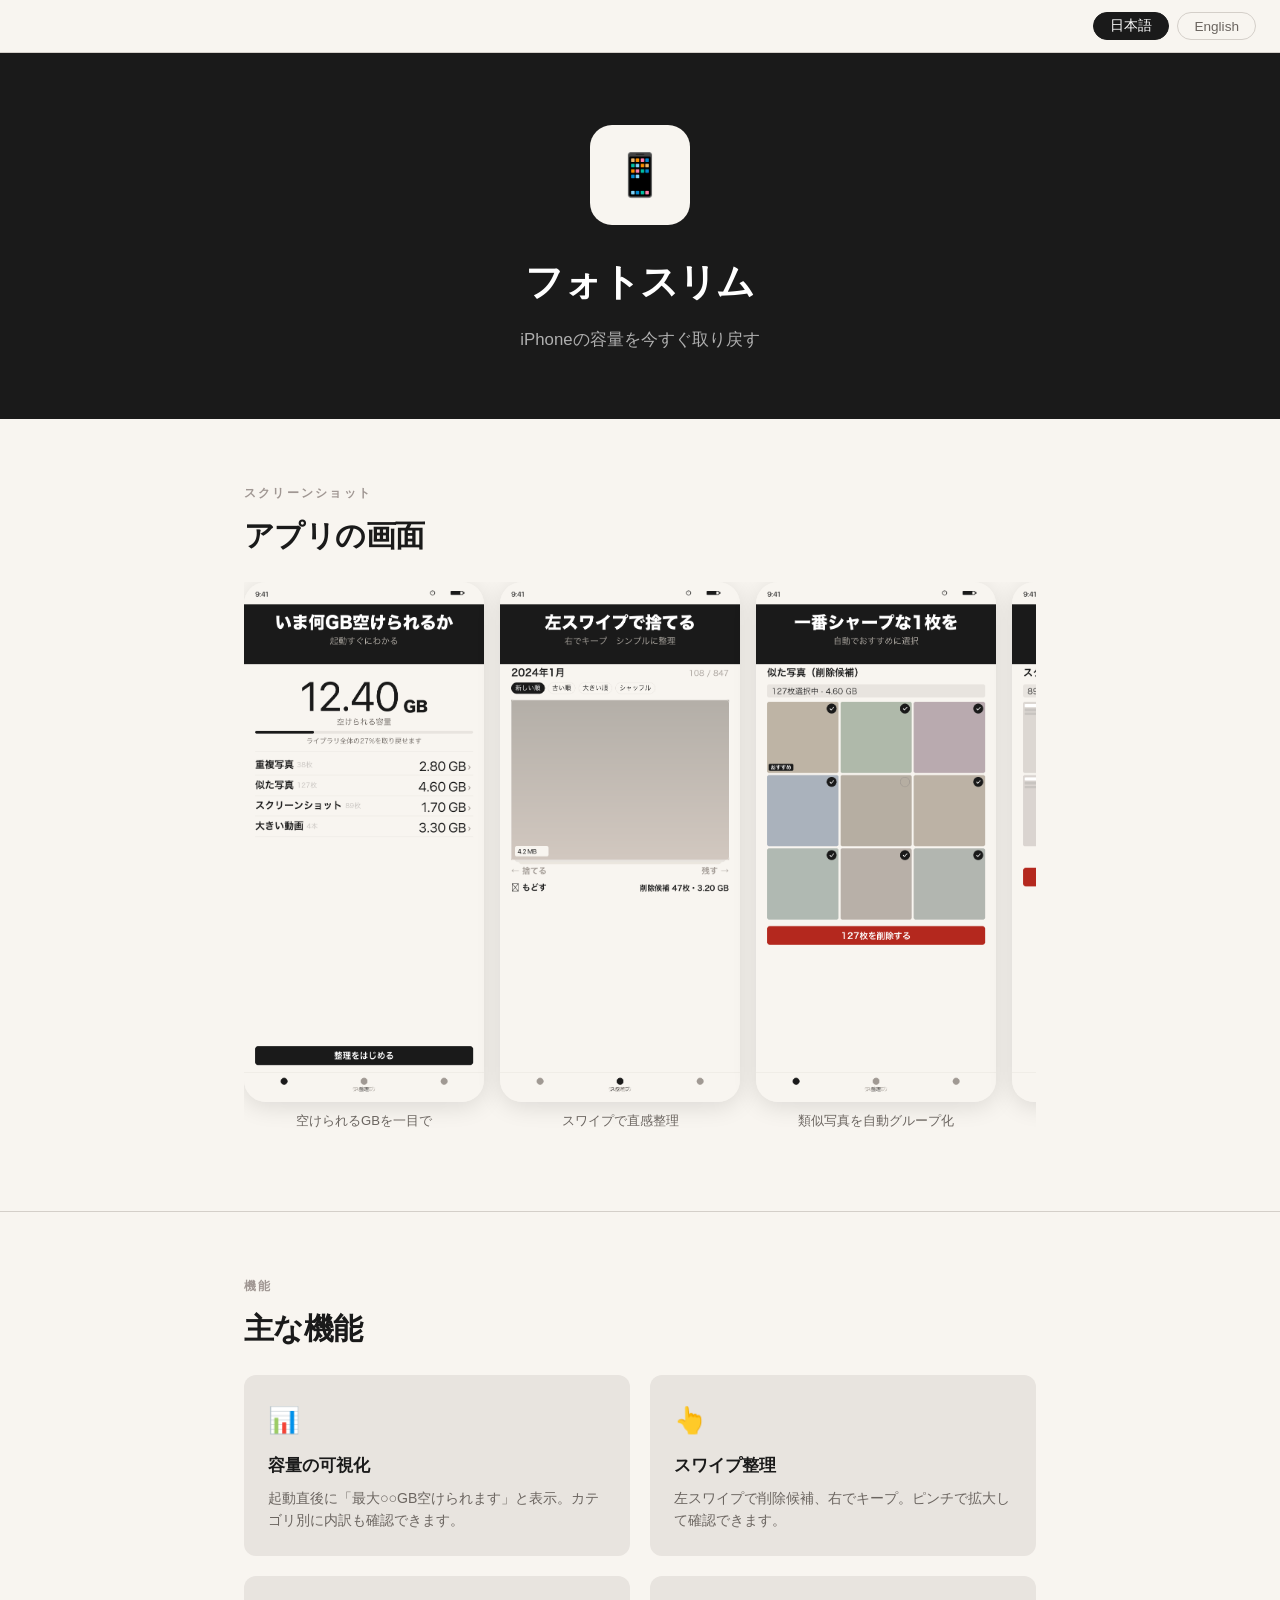
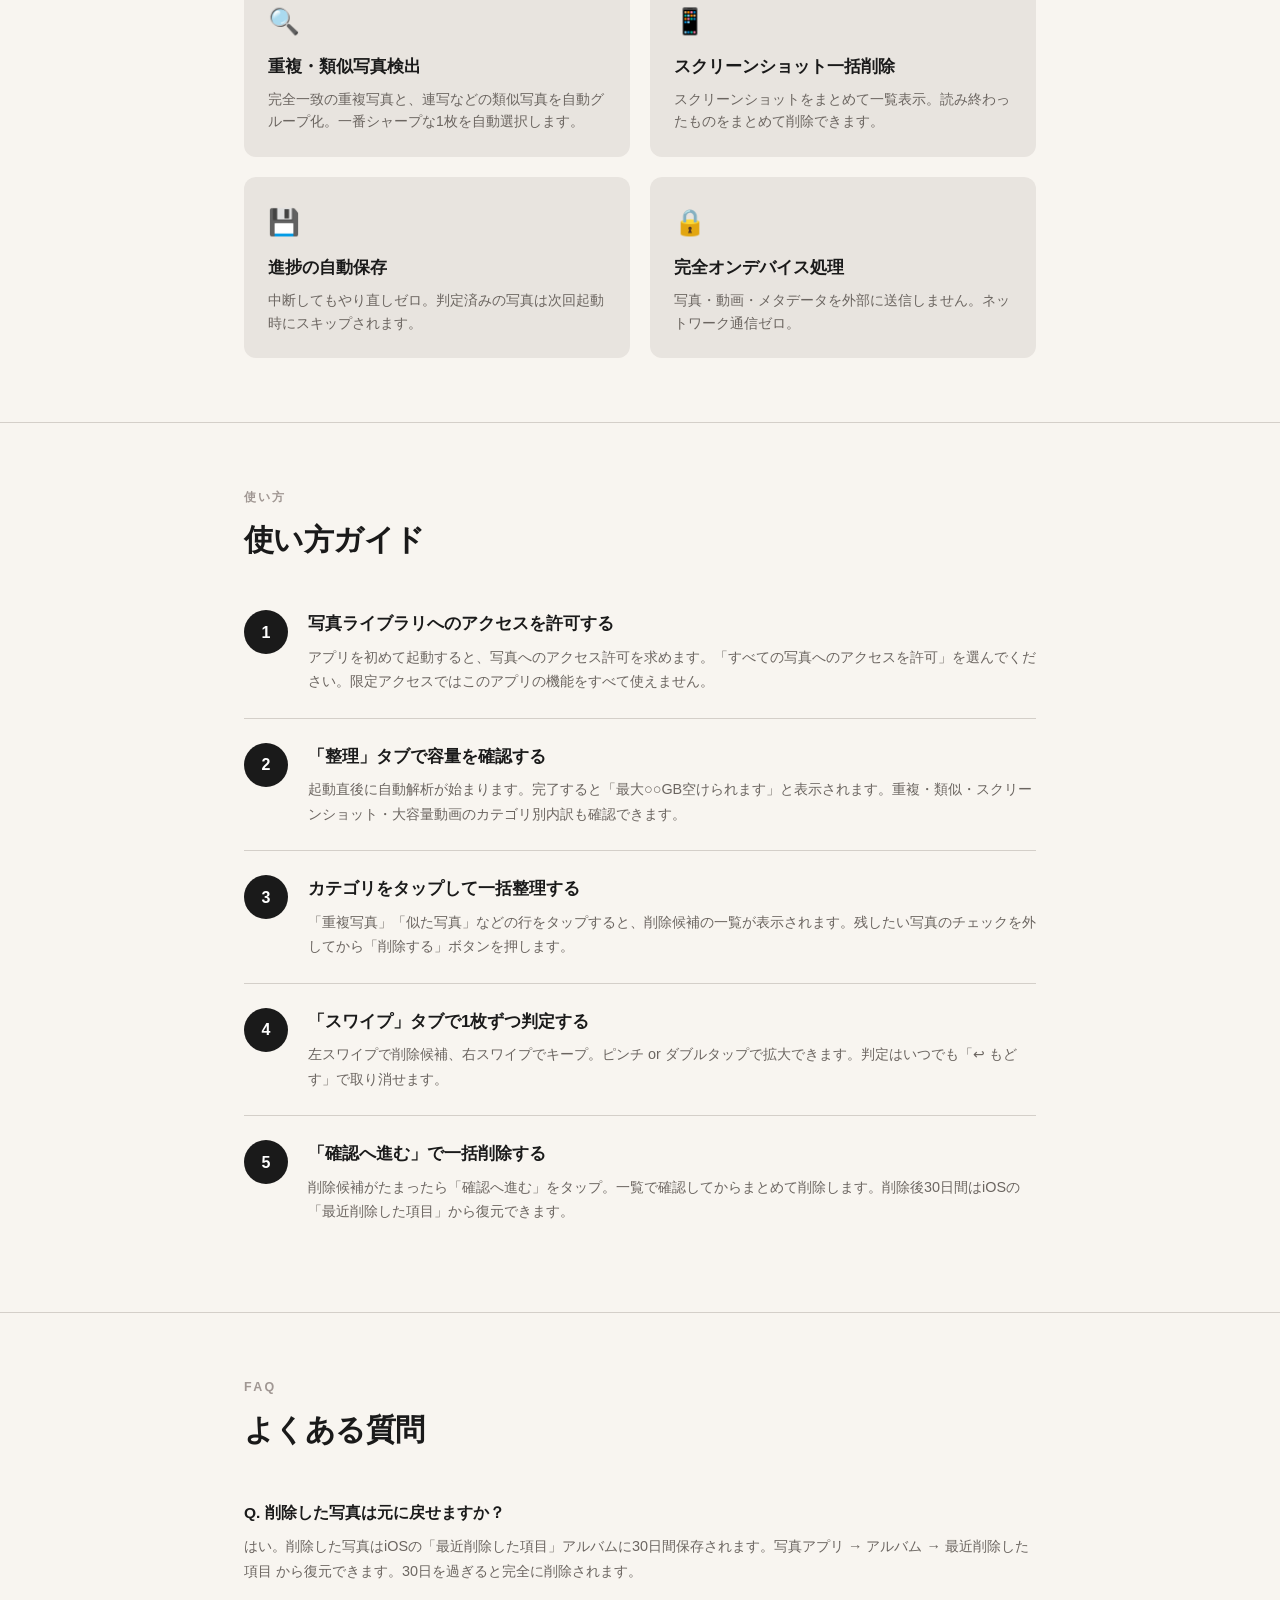
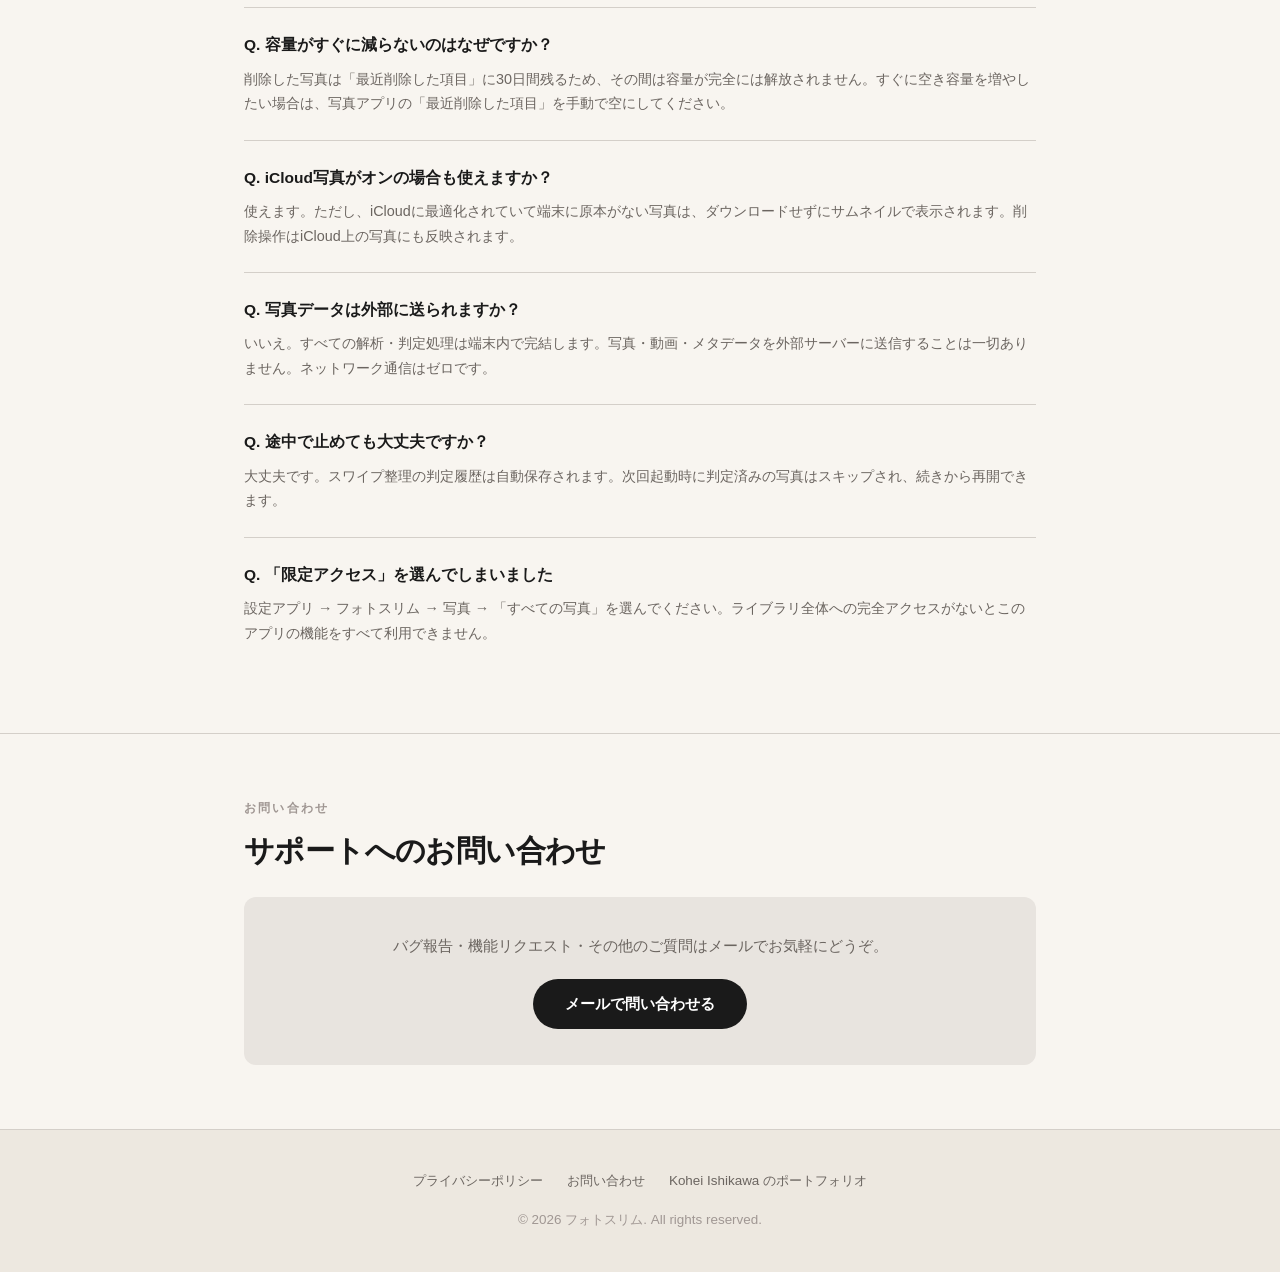
==== index.html @ 76c64994 "Add link back to Portfolio Hub" ====
<!DOCTYPE html>
<html lang="ja">
<head>
  <meta charset="UTF-8">
  <meta name="viewport" content="width=device-width, initial-scale=1.0">
  <title data-lang="ja">フォトスリム – サポート</title>
  <title data-lang="en">PhotoSlim – Support</title>
  <meta name="description" content="フォトスリム サポートページ。使い方・よくある質問・お問い合わせ。">
  <link rel="stylesheet" href="assets/css/style.css">
</head>
<body>

<!-- Language toggle -->
<div class="lang-bar">
  <button class="lang-btn active" onclick="setLang('ja')" id="btn-ja">日本語</button>
  <button class="lang-btn"        onclick="setLang('en')" id="btn-en">English</button>
</div>

<!-- Hero -->
<header class="site-header">
  <div class="app-icon">📱</div>
  <h1>
    <span data-lang="ja">フォトスリム</span>
    <span data-lang="en">PhotoSlim</span>
  </h1>
  <p class="tagline">
    <span data-lang="ja">iPhoneの容量を今すぐ取り戻す</span>
    <span data-lang="en">Free Up Your iPhone Storage — Right Now</span>
  </p>
</header>

<main>

<!-- Screenshots -->
<section>
  <div class="container">
    <p class="section-label">
      <span data-lang="ja">スクリーンショット</span>
      <span data-lang="en">Screenshots</span>
    </p>
    <h2 class="section-title">
      <span data-lang="ja">アプリの画面</span>
      <span data-lang="en">App Preview</span>
    </h2>
    <div class="screenshots">
      <div class="screenshot-item">
        <img src="assets/screenshots/ss01_dashboard.png" alt="ダッシュボード" loading="lazy">
        <p class="screenshot-caption">
          <span data-lang="ja">空けられるGBを一目で</span>
          <span data-lang="en">See reclaimable GBs instantly</span>
        </p>
      </div>
      <div class="screenshot-item">
        <img src="assets/screenshots/ss02_swipe.png" alt="スワイプ整理" loading="lazy">
        <p class="screenshot-caption">
          <span data-lang="ja">スワイプで直感整理</span>
          <span data-lang="en">Swipe to decide</span>
        </p>
      </div>
      <div class="screenshot-item">
        <img src="assets/screenshots/ss03_similar.png" alt="似た写真" loading="lazy">
        <p class="screenshot-caption">
          <span data-lang="ja">類似写真を自動グループ化</span>
          <span data-lang="en">Auto-group similar photos</span>
        </p>
      </div>
      <div class="screenshot-item">
        <img src="assets/screenshots/ss04_screenshots.png" alt="スクリーンショット削除" loading="lazy">
        <p class="screenshot-caption">
          <span data-lang="ja">スクショをまとめて削除</span>
          <span data-lang="en">Bulk-delete screenshots</span>
        </p>
      </div>
      <div class="screenshot-item">
        <img src="assets/screenshots/ss05_zoom.png" alt="拡大確認" loading="lazy">
        <p class="screenshot-caption">
          <span data-lang="ja">削除前に拡大確認</span>
          <span data-lang="en">Zoom before deleting</span>
        </p>
      </div>
      <div class="screenshot-item">
        <img src="assets/screenshots/ss06_privacy.png" alt="プライバシー" loading="lazy">
        <p class="screenshot-caption">
          <span data-lang="ja">完全オンデバイス処理</span>
          <span data-lang="en">100% on-device</span>
        </p>
      </div>
    </div>
  </div>
</section>

<!-- Features -->
<section>
  <div class="container">
    <p class="section-label">
      <span data-lang="ja">機能</span>
      <span data-lang="en">Features</span>
    </p>
    <h2 class="section-title">
      <span data-lang="ja">主な機能</span>
      <span data-lang="en">What You Can Do</span>
    </h2>
    <div class="feature-grid">
      <div class="feature-card">
        <span class="icon">📊</span>
        <h3><span data-lang="ja">容量の可視化</span><span data-lang="en">Storage Dashboard</span></h3>
        <p><span data-lang="ja">起動直後に「最大○○GB空けられます」と表示。カテゴリ別に内訳も確認できます。</span><span data-lang="en">See exactly how many GBs you can reclaim on launch — broken down by category.</span></p>
      </div>
      <div class="feature-card">
        <span class="icon">👆</span>
        <h3><span data-lang="ja">スワイプ整理</span><span data-lang="en">Swipe to Organize</span></h3>
        <p><span data-lang="ja">左スワイプで削除候補、右でキープ。ピンチで拡大して確認できます。</span><span data-lang="en">Swipe left to delete, right to keep. Pinch to zoom and inspect before deciding.</span></p>
      </div>
      <div class="feature-card">
        <span class="icon">🔍</span>
        <h3><span data-lang="ja">重複・類似写真検出</span><span data-lang="en">Duplicate & Similar Detection</span></h3>
        <p><span data-lang="ja">完全一致の重複写真と、連写などの類似写真を自動グループ化。一番シャープな1枚を自動選択します。</span><span data-lang="en">Finds exact duplicates and similar burst shots. Auto-selects the sharpest photo in each group.</span></p>
      </div>
      <div class="feature-card">
        <span class="icon">📱</span>
        <h3><span data-lang="ja">スクリーンショット一括削除</span><span data-lang="en">Bulk Screenshot Cleanup</span></h3>
        <p><span data-lang="ja">スクリーンショットをまとめて一覧表示。読み終わったものをまとめて削除できます。</span><span data-lang="en">Lists all screenshots at once. Delete the ones you no longer need in bulk.</span></p>
      </div>
      <div class="feature-card">
        <span class="icon">💾</span>
        <h3><span data-lang="ja">進捗の自動保存</span><span data-lang="en">Auto-Save Progress</span></h3>
        <p><span data-lang="ja">中断してもやり直しゼロ。判定済みの写真は次回起動時にスキップされます。</span><span data-lang="en">Pick up right where you left off. Reviewed photos are skipped on next launch.</span></p>
      </div>
      <div class="feature-card">
        <span class="icon">🔒</span>
        <h3><span data-lang="ja">完全オンデバイス処理</span><span data-lang="en">100% On-Device Privacy</span></h3>
        <p><span data-lang="ja">写真・動画・メタデータを外部に送信しません。ネットワーク通信ゼロ。</span><span data-lang="en">No uploads. No cloud. No accounts. Zero network traffic.</span></p>
      </div>
    </div>
  </div>
</section>

<!-- How to use -->
<section>
  <div class="container">
    <p class="section-label">
      <span data-lang="ja">使い方</span>
      <span data-lang="en">How to Use</span>
    </p>
    <h2 class="section-title">
      <span data-lang="ja">使い方ガイド</span>
      <span data-lang="en">Getting Started</span>
    </h2>
    <ol class="steps">
      <li>
        <div class="step-num"></div>
        <div class="step-content">
          <h3><span data-lang="ja">写真ライブラリへのアクセスを許可する</span><span data-lang="en">Allow Photo Library Access</span></h3>
          <p><span data-lang="ja">アプリを初めて起動すると、写真へのアクセス許可を求めます。「すべての写真へのアクセスを許可」を選んでください。限定アクセスではこのアプリの機能をすべて使えません。</span><span data-lang="en">On first launch, grant full photo library access. Limited access will restrict the app's functionality.</span></p>
        </div>
      </li>
      <li>
        <div class="step-num"></div>
        <div class="step-content">
          <h3><span data-lang="ja">「整理」タブで容量を確認する</span><span data-lang="en">Check your storage in the Dashboard tab</span></h3>
          <p><span data-lang="ja">起動直後に自動解析が始まります。完了すると「最大○○GB空けられます」と表示されます。重複・類似・スクリーンショット・大容量動画のカテゴリ別内訳も確認できます。</span><span data-lang="en">Analysis starts automatically on launch. Once complete, you'll see how much storage you can reclaim, broken down by category.</span></p>
        </div>
      </li>
      <li>
        <div class="step-num"></div>
        <div class="step-content">
          <h3><span data-lang="ja">カテゴリをタップして一括整理する</span><span data-lang="en">Tap a category to bulk-clean</span></h3>
          <p><span data-lang="ja">「重複写真」「似た写真」などの行をタップすると、削除候補の一覧が表示されます。残したい写真のチェックを外してから「削除する」ボタンを押します。</span><span data-lang="en">Tap any category row to see deletion candidates. Deselect photos you want to keep, then tap "Delete".</span></p>
        </div>
      </li>
      <li>
        <div class="step-num"></div>
        <div class="step-content">
          <h3><span data-lang="ja">「スワイプ」タブで1枚ずつ判定する</span><span data-lang="en">Use the Swipe tab to review one by one</span></h3>
          <p><span data-lang="ja">左スワイプで削除候補、右スワイプでキープ。ピンチ or ダブルタップで拡大できます。判定はいつでも「↩ もどす」で取り消せます。</span><span data-lang="en">Swipe left to mark for deletion, right to keep. Pinch or double-tap to zoom. Undo any decision with the "↩ Undo" button.</span></p>
        </div>
      </li>
      <li>
        <div class="step-num"></div>
        <div class="step-content">
          <h3><span data-lang="ja">「確認へ進む」で一括削除する</span><span data-lang="en">Tap "Confirm" to bulk-delete</span></h3>
          <p><span data-lang="ja">削除候補がたまったら「確認へ進む」をタップ。一覧で確認してからまとめて削除します。削除後30日間はiOSの「最近削除した項目」から復元できます。</span><span data-lang="en">Once you've reviewed, tap "Confirm" to see all candidates and delete in one go. Files remain in iOS "Recently Deleted" for 30 days.</span></p>
        </div>
      </li>
    </ol>
  </div>
</section>

<!-- FAQ -->
<section>
  <div class="container">
    <p class="section-label">FAQ</p>
    <h2 class="section-title">
      <span data-lang="ja">よくある質問</span>
      <span data-lang="en">Frequently Asked Questions</span>
    </h2>

    <div class="faq-item">
      <p class="faq-q"><span data-lang="ja">Q. 削除した写真は元に戻せますか？</span><span data-lang="en">Q. Can I recover deleted photos?</span></p>
      <p class="faq-a"><span data-lang="ja">はい。削除した写真はiOSの「最近削除した項目」アルバムに30日間保存されます。写真アプリ → アルバム → 最近削除した項目 から復元できます。30日を過ぎると完全に削除されます。</span><span data-lang="en">Yes. Deleted photos stay in iOS "Recently Deleted" for 30 days. Go to Photos → Albums → Recently Deleted to recover them. After 30 days, they are permanently removed.</span></p>
    </div>
    <div class="faq-item">
      <p class="faq-q"><span data-lang="ja">Q. 容量がすぐに減らないのはなぜですか？</span><span data-lang="en">Q. Why hasn't my storage freed up yet?</span></p>
      <p class="faq-a"><span data-lang="ja">削除した写真は「最近削除した項目」に30日間残るため、その間は容量が完全には解放されません。すぐに空き容量を増やしたい場合は、写真アプリの「最近削除した項目」を手動で空にしてください。</span><span data-lang="en">Deleted photos remain in "Recently Deleted" for 30 days, so storage isn't freed immediately. To free space right away, manually empty "Recently Deleted" in the Photos app.</span></p>
    </div>
    <div class="faq-item">
      <p class="faq-q"><span data-lang="ja">Q. iCloud写真がオンの場合も使えますか？</span><span data-lang="en">Q. Does it work with iCloud Photos enabled?</span></p>
      <p class="faq-a"><span data-lang="ja">使えます。ただし、iCloudに最適化されていて端末に原本がない写真は、ダウンロードせずにサムネイルで表示されます。削除操作はiCloud上の写真にも反映されます。</span><span data-lang="en">Yes. Photos stored in iCloud (not downloaded locally) are shown as thumbnails without downloading the originals. Deletions also remove the photo from iCloud.</span></p>
    </div>
    <div class="faq-item">
      <p class="faq-q"><span data-lang="ja">Q. 写真データは外部に送られますか？</span><span data-lang="en">Q. Is my photo data sent anywhere?</span></p>
      <p class="faq-a"><span data-lang="ja">いいえ。すべての解析・判定処理は端末内で完結します。写真・動画・メタデータを外部サーバーに送信することは一切ありません。ネットワーク通信はゼロです。</span><span data-lang="en">No. All analysis happens entirely on your device. No photos, videos, or metadata are ever sent to any server. Zero network traffic.</span></p>
    </div>
    <div class="faq-item">
      <p class="faq-q"><span data-lang="ja">Q. 途中で止めても大丈夫ですか？</span><span data-lang="en">Q. What if I quit the app mid-session?</span></p>
      <p class="faq-a"><span data-lang="ja">大丈夫です。スワイプ整理の判定履歴は自動保存されます。次回起動時に判定済みの写真はスキップされ、続きから再開できます。</span><span data-lang="en">No problem. Your review progress is saved automatically. Next time you open the app, already-reviewed photos are skipped and you continue from where you left off.</span></p>
    </div>
    <div class="faq-item">
      <p class="faq-q"><span data-lang="ja">Q. 「限定アクセス」を選んでしまいました</span><span data-lang="en">Q. I accidentally selected "Limited Access"</span></p>
      <p class="faq-a"><span data-lang="ja">設定アプリ → フォトスリム → 写真 → 「すべての写真」を選んでください。ライブラリ全体への完全アクセスがないとこのアプリの機能をすべて利用できません。</span><span data-lang="en">Go to Settings → PhotoSlim → Photos → select "All Photos". Full library access is required for the app to function correctly.</span></p>
    </div>
  </div>
</section>

<!-- Contact -->
<section>
  <div class="container">
    <p class="section-label">
      <span data-lang="ja">お問い合わせ</span>
      <span data-lang="en">Contact</span>
    </p>
    <h2 class="section-title">
      <span data-lang="ja">サポートへのお問い合わせ</span>
      <span data-lang="en">Get in Touch</span>
    </h2>
    <div class="contact-box">
      <p><span data-lang="ja">バグ報告・機能リクエスト・その他のご質問はメールでお気軽にどうぞ。</span><span data-lang="en">Bug reports, feature requests, and general questions are welcome via email.</span></p>
      <a class="btn" href="mailto:kouhei1@gmail.com">
        <span data-lang="ja">メールで問い合わせる</span>
        <span data-lang="en">Send an Email</span>
      </a>
    </div>
  </div>
</section>

</main>

<footer class="site-footer">
  <div class="footer-links">
    <a href="privacy.html">
      <span data-lang="ja">プライバシーポリシー</span>
      <span data-lang="en">Privacy Policy</span>
    </a>
    <a href="mailto:kouhei1@gmail.com">
      <span data-lang="ja">お問い合わせ</span>
      <span data-lang="en">Contact</span>
    </a>
    <a href="https://isitest1.github.io/portfolio-hub/ja" data-lang="ja">Kohei Ishikawa のポートフォリオ</a>
    <a href="https://isitest1.github.io/portfolio-hub/en" data-lang="en">Kohei Ishikawa's Portfolio</a>
  </div>
  <p>
    <span data-lang="ja">© 2026 フォトスリム. All rights reserved.</span>
    <span data-lang="en">© 2026 PhotoSlim. All rights reserved.</span>
  </p>
</footer>

<script>
function setLang(lang) {
  document.body.classList.toggle('en', lang === 'en');
  document.getElementById('btn-ja').classList.toggle('active', lang === 'ja');
  document.getElementById('btn-en').classList.toggle('active', lang === 'en');
  document.documentElement.lang = lang;
  localStorage.setItem('lang', lang);
}
// Restore saved language preference
const saved = localStorage.getItem('lang');
if (saved === 'en') setLang('en');
</script>
</body>
</html>
---- assets/css/style.css ----
/* フォトスリム / PhotoSlim – Support & Privacy Site */
:root {
  --paper:        #F8F5F0;
  --paper-deep:   #EDE8E0;
  --track:        #E8E4DF;
  --rule:         #D4CFC9;
  --ink:          #1A1A1A;
  --ink-muted:    #6B6560;
  --ink-faint:    #A09793;
  --danger:       #B42818;
  --accent:       #2C5F8A;
  --white:        #FFFFFF;

  --font-ja: "Hiragino Kaku Gothic ProN", "Hiragino Sans", "Noto Sans JP", sans-serif;
  --font-en: -apple-system, BlinkMacSystemFont, "SF Pro Text", "Helvetica Neue", sans-serif;
  --radius: 12px;
  --max-w: 840px;
}

*, *::before, *::after { box-sizing: border-box; margin: 0; padding: 0; }

html { font-size: 16px; scroll-behavior: smooth; }

body {
  background: var(--paper);
  color: var(--ink);
  font-family: var(--font-ja);
  line-height: 1.7;
  -webkit-font-smoothing: antialiased;
}

/* ── Language toggle ─────────────────────────── */
.lang-bar {
  position: sticky;
  top: 0;
  z-index: 100;
  background: var(--paper);
  border-bottom: 1px solid var(--rule);
  padding: 12px 24px;
  display: flex;
  justify-content: flex-end;
  gap: 8px;
}
.lang-btn {
  background: none;
  border: 1.5px solid var(--rule);
  border-radius: 99px;
  padding: 4px 16px;
  font-size: 0.85rem;
  cursor: pointer;
  color: var(--ink-muted);
  transition: all 0.15s;
}
.lang-btn.active {
  background: var(--ink);
  color: var(--white);
  border-color: var(--ink);
}
.lang-btn:hover:not(.active) { border-color: var(--ink); color: var(--ink); }

/* ── Header / Hero ───────────────────────────── */
.site-header {
  background: var(--ink);
  color: var(--white);
  text-align: center;
  padding: 72px 24px 64px;
}
.app-icon {
  width: 100px;
  height: 100px;
  border-radius: 22px;
  background: var(--paper);
  margin: 0 auto 24px;
  display: flex;
  align-items: center;
  justify-content: center;
  font-size: 2.6rem;
}
.site-header h1 {
  font-size: 2.4rem;
  font-weight: 800;
  letter-spacing: -0.02em;
  margin-bottom: 12px;
}
.site-header .tagline {
  font-size: 1.05rem;
  color: rgba(255,255,255,0.65);
  max-width: 480px;
  margin: 0 auto;
}

/* ── Container ───────────────────────────────── */
.container {
  max-width: var(--max-w);
  margin: 0 auto;
  padding: 0 24px;
}

/* ── Section ─────────────────────────────────── */
section { padding: 64px 0; border-bottom: 1px solid var(--rule); }
section:last-child { border-bottom: none; }

.section-label {
  font-size: 0.78rem;
  font-weight: 700;
  letter-spacing: 0.18em;
  color: var(--ink-faint);
  text-transform: uppercase;
  margin-bottom: 12px;
}
.section-title {
  font-size: 1.9rem;
  font-weight: 800;
  letter-spacing: -0.02em;
  margin-bottom: 28px;
  line-height: 1.25;
}

/* ── Screenshots gallery ─────────────────────── */
.screenshots {
  display: flex;
  gap: 16px;
  overflow-x: auto;
  padding-bottom: 16px;
  scroll-snap-type: x mandatory;
  -webkit-overflow-scrolling: touch;
}
.screenshots::-webkit-scrollbar { height: 4px; }
.screenshots::-webkit-scrollbar-track { background: var(--track); border-radius: 2px; }
.screenshots::-webkit-scrollbar-thumb { background: var(--rule); border-radius: 2px; }

.screenshot-item {
  flex: 0 0 240px;
  scroll-snap-align: start;
}
.screenshot-item img {
  width: 240px;
  height: auto;
  border-radius: 22px;
  box-shadow: 0 4px 24px rgba(0,0,0,0.12);
  display: block;
}
.screenshot-caption {
  text-align: center;
  font-size: 0.82rem;
  color: var(--ink-muted);
  margin-top: 10px;
  line-height: 1.4;
}

/* ── Feature list ────────────────────────────── */
.feature-grid {
  display: grid;
  grid-template-columns: 1fr 1fr;
  gap: 20px;
  margin-top: 8px;
}
@media (max-width: 600px) {
  .feature-grid { grid-template-columns: 1fr; }
}
.feature-card {
  background: var(--track);
  border-radius: var(--radius);
  padding: 24px;
}
.feature-card .icon {
  font-size: 1.6rem;
  margin-bottom: 10px;
  display: block;
}
.feature-card h3 {
  font-size: 1.05rem;
  font-weight: 700;
  margin-bottom: 6px;
}
.feature-card p {
  font-size: 0.88rem;
  color: var(--ink-muted);
  line-height: 1.6;
}

/* ── How to use ──────────────────────────────── */
.steps { list-style: none; counter-reset: step; margin-top: 8px; }
.steps li {
  counter-increment: step;
  display: flex;
  gap: 20px;
  padding: 24px 0;
  border-bottom: 1px solid var(--rule);
}
.steps li:last-child { border-bottom: none; }
.step-num {
  flex-shrink: 0;
  width: 44px;
  height: 44px;
  border-radius: 50%;
  background: var(--ink);
  color: var(--white);
  display: flex;
  align-items: center;
  justify-content: center;
  font-size: 1rem;
  font-weight: 800;
  font-variant-numeric: tabular-nums;
  content: counter(step);
}
.step-num::after { content: counter(step); }
.step-content h3 {
  font-size: 1.05rem;
  font-weight: 700;
  margin-bottom: 6px;
}
.step-content p {
  font-size: 0.9rem;
  color: var(--ink-muted);
}

/* ── FAQ ─────────────────────────────────────── */
.faq-item { padding: 24px 0; border-bottom: 1px solid var(--rule); }
.faq-item:last-child { border-bottom: none; }
.faq-q { font-weight: 700; margin-bottom: 8px; font-size: 0.97rem; }
.faq-a { font-size: 0.9rem; color: var(--ink-muted); }

/* ── Contact ─────────────────────────────────── */
.contact-box {
  background: var(--track);
  border-radius: var(--radius);
  padding: 36px;
  text-align: center;
}
.contact-box p { color: var(--ink-muted); margin-bottom: 20px; font-size: 0.95rem; }
.btn {
  display: inline-block;
  background: var(--ink);
  color: var(--white);
  padding: 12px 32px;
  border-radius: 99px;
  text-decoration: none;
  font-weight: 700;
  font-size: 0.95rem;
  transition: opacity 0.15s;
}
.btn:hover { opacity: 0.8; }

/* ── Privacy specific ────────────────────────── */
.policy-section { margin-bottom: 40px; }
.policy-section h2 {
  font-size: 1.2rem;
  font-weight: 700;
  margin-bottom: 12px;
  padding-bottom: 8px;
  border-bottom: 1px solid var(--rule);
}
.policy-section p, .policy-section li {
  font-size: 0.92rem;
  color: var(--ink-muted);
  margin-bottom: 8px;
}
.policy-section ul { padding-left: 1.4em; }
.highlight-box {
  background: var(--ink);
  color: var(--white);
  border-radius: var(--radius);
  padding: 24px 28px;
  margin: 28px 0;
  font-size: 1.05rem;
  font-weight: 700;
  text-align: center;
  line-height: 1.5;
}

/* ── Footer ──────────────────────────────────── */
.site-footer {
  background: var(--paper-deep);
  border-top: 1px solid var(--rule);
  padding: 40px 24px;
  text-align: center;
  font-size: 0.84rem;
  color: var(--ink-faint);
}
.site-footer a { color: var(--ink-muted); text-decoration: none; }
.site-footer a:hover { color: var(--ink); }
.footer-links { display: flex; gap: 24px; justify-content: center; margin-bottom: 16px; }

/* ── i18n ────────────────────────────────────── */
[data-lang="en"] { display: none; }
body.en [data-lang="ja"] { display: none; }
body.en [data-lang="en"] { display: unset; }
/* Block-level elements need block display */
body.en section[data-lang="en"],
body.en div[data-lang="en"],
body.en li[data-lang="en"],
body.en p[data-lang="en"] { display: block; }
body.en ul[data-lang="en"] { display: block; }

@media (max-width: 600px) {
  .site-header h1 { font-size: 1.8rem; }
  .section-title { font-size: 1.4rem; }
  .screenshot-item { flex: 0 0 180px; }
  .screenshot-item img { width: 180px; }
}
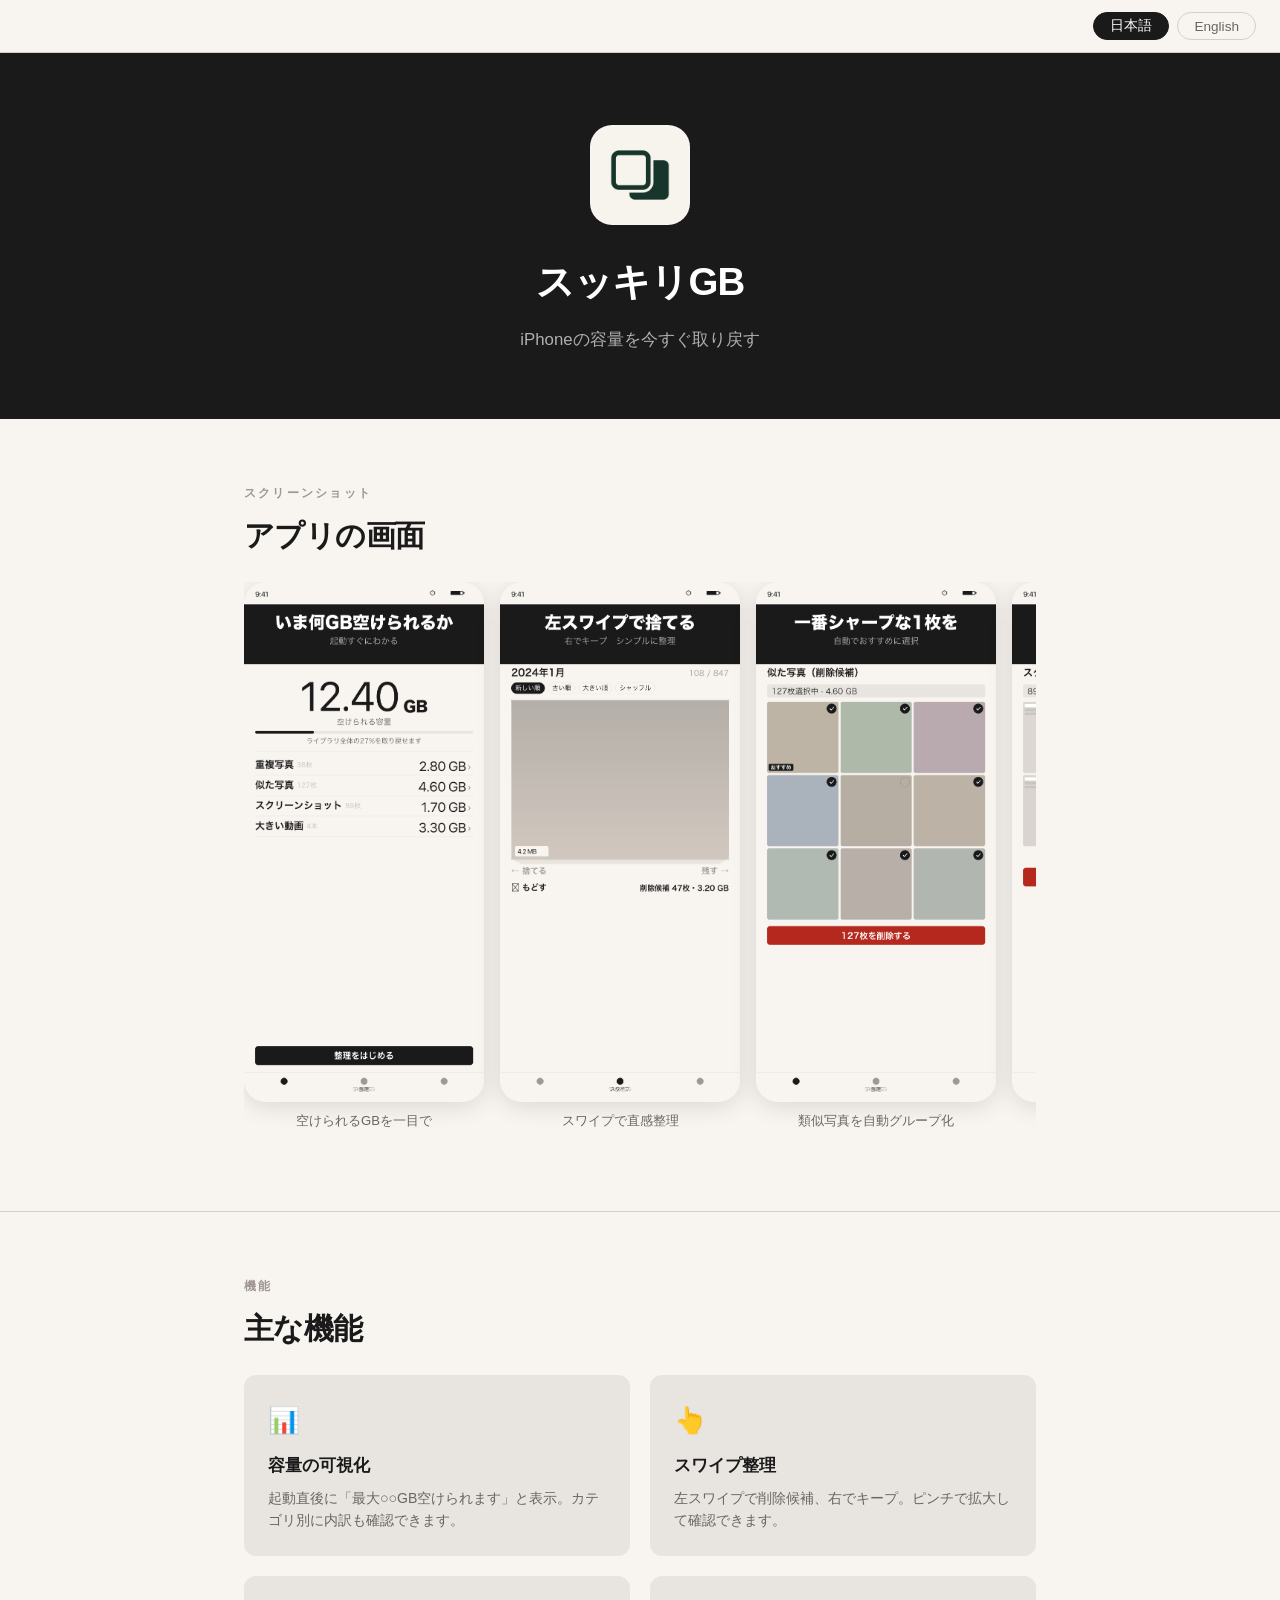
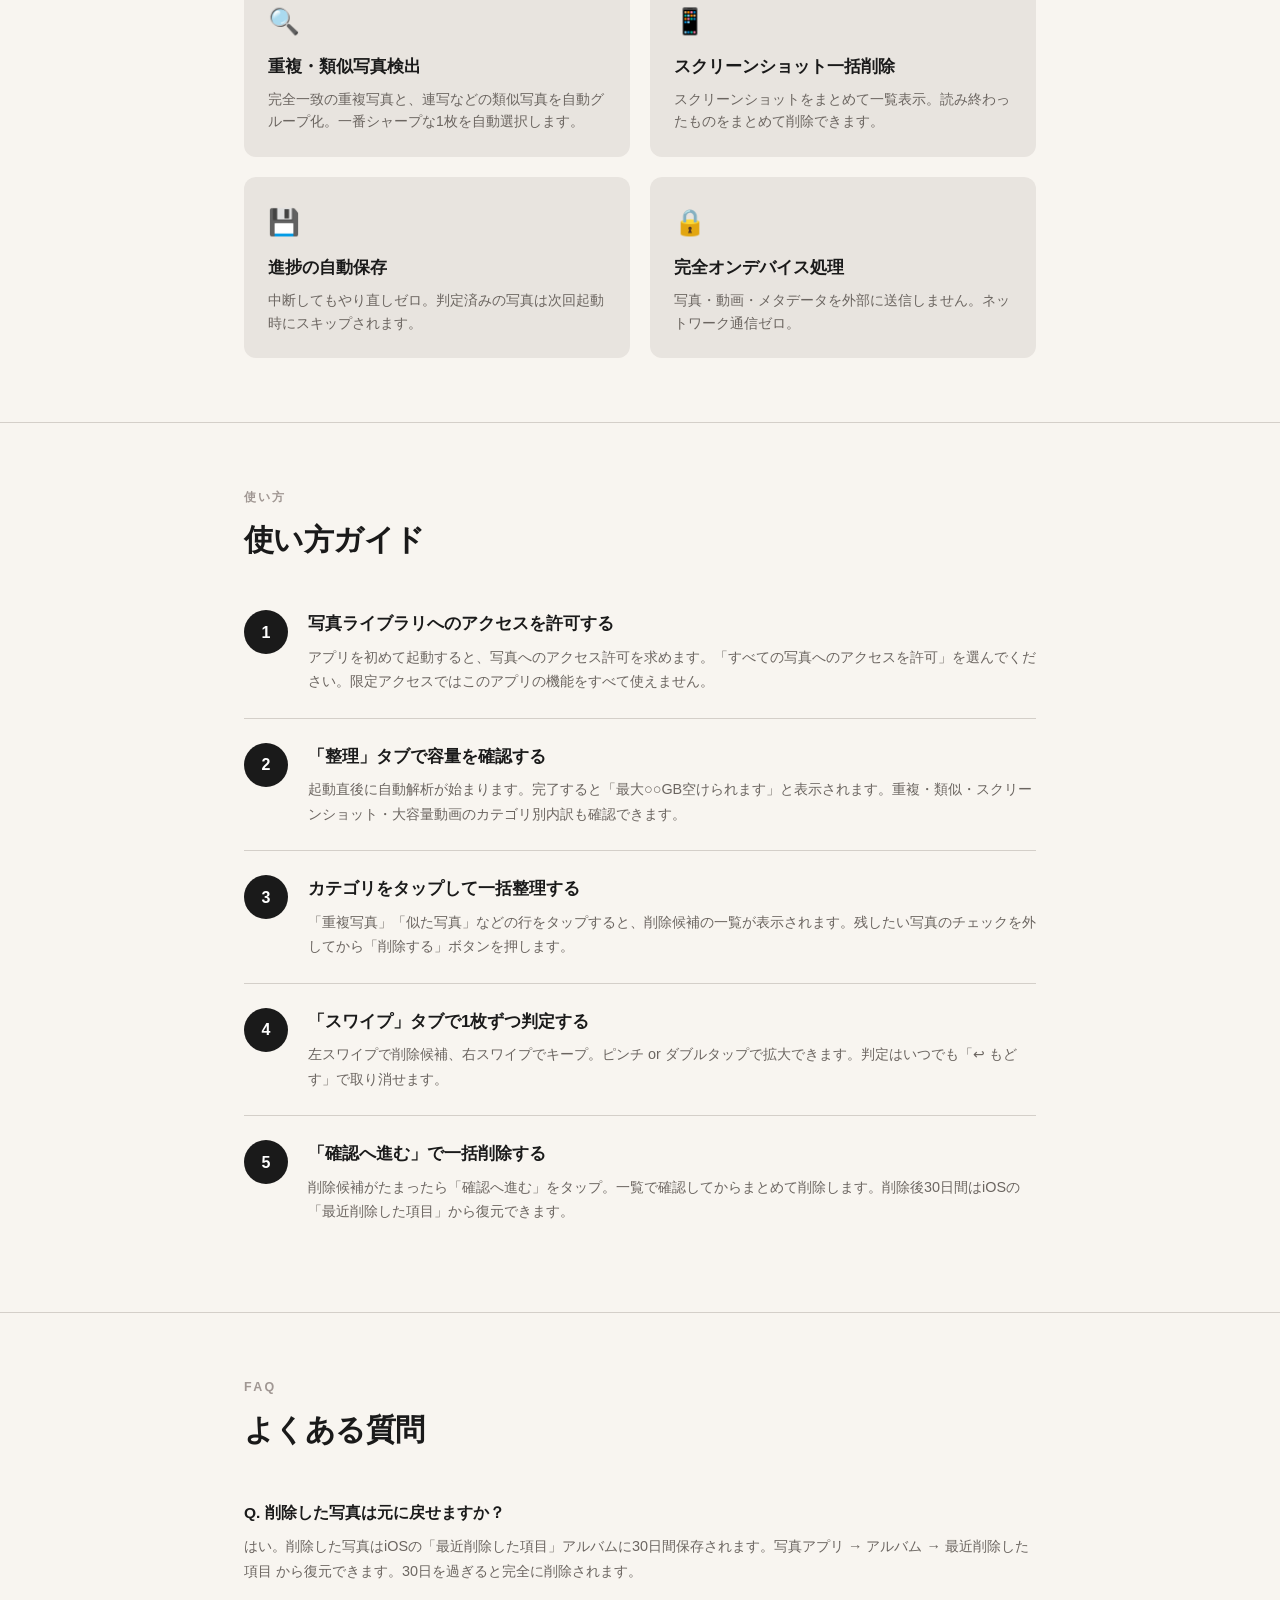
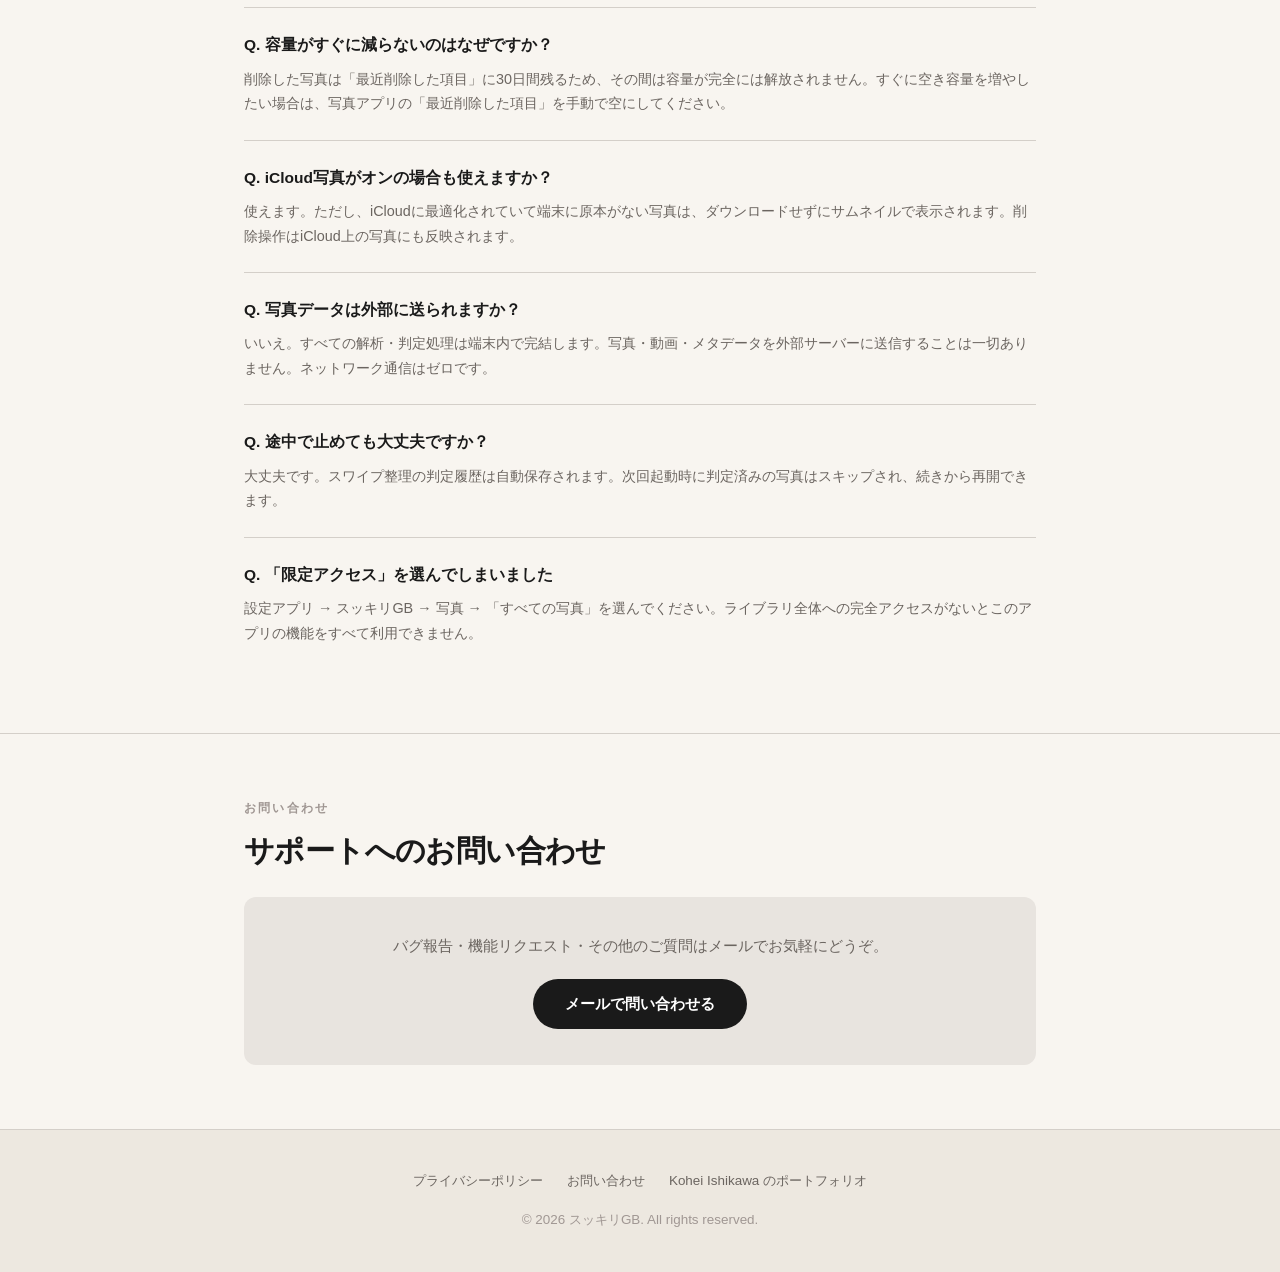
==== commit 00cb37e0: "アプリ名をスッキリGBに修正・アイコンを実際のものに変更" ====
--- a/index.html
+++ b/index.html
@@ -3,9 +3,9 @@
 <head>
   <meta charset="UTF-8">
   <meta name="viewport" content="width=device-width, initial-scale=1.0">
-  <title data-lang="ja">フォトスリム – サポート</title>
+  <title data-lang="ja">スッキリGB – サポート</title>
   <title data-lang="en">PhotoSlim – Support</title>
-  <meta name="description" content="フォトスリム サポートページ。使い方・よくある質問・お問い合わせ。">
+  <meta name="description" content="スッキリGB サポートページ。使い方・よくある質問・お問い合わせ。">
   <link rel="stylesheet" href="assets/css/style.css">
 </head>
 <body>
@@ -18,9 +18,9 @@
 
 <!-- Hero -->
 <header class="site-header">
-  <div class="app-icon">📱</div>
+  <div class="app-icon"><img src="assets/app-icon.png" alt="スッキリGB" width="96" height="96" style="border-radius:22px;"></div>
   <h1>
-    <span data-lang="ja">フォトスリム</span>
+    <span data-lang="ja">スッキリGB</span>
     <span data-lang="en">PhotoSlim</span>
   </h1>
   <p class="tagline">
@@ -217,7 +217,7 @@
     </div>
     <div class="faq-item">
       <p class="faq-q"><span data-lang="ja">Q. 「限定アクセス」を選んでしまいました</span><span data-lang="en">Q. I accidentally selected "Limited Access"</span></p>
-      <p class="faq-a"><span data-lang="ja">設定アプリ → フォトスリム → 写真 → 「すべての写真」を選んでください。ライブラリ全体への完全アクセスがないとこのアプリの機能をすべて利用できません。</span><span data-lang="en">Go to Settings → PhotoSlim → Photos → select "All Photos". Full library access is required for the app to function correctly.</span></p>
+      <p class="faq-a"><span data-lang="ja">設定アプリ → スッキリGB → 写真 → 「すべての写真」を選んでください。ライブラリ全体への完全アクセスがないとこのアプリの機能をすべて利用できません。</span><span data-lang="en">Go to Settings → PhotoSlim → Photos → select "All Photos". Full library access is required for the app to function correctly.</span></p>
     </div>
   </div>
 </section>
@@ -259,7 +259,7 @@
     <a href="https://isitest1.github.io/portfolio-hub/en" data-lang="en">Kohei Ishikawa's Portfolio</a>
   </div>
   <p>
-    <span data-lang="ja">© 2026 フォトスリム. All rights reserved.</span>
+    <span data-lang="ja">© 2026 スッキリGB. All rights reserved.</span>
     <span data-lang="en">© 2026 PhotoSlim. All rights reserved.</span>
   </p>
 </footer>
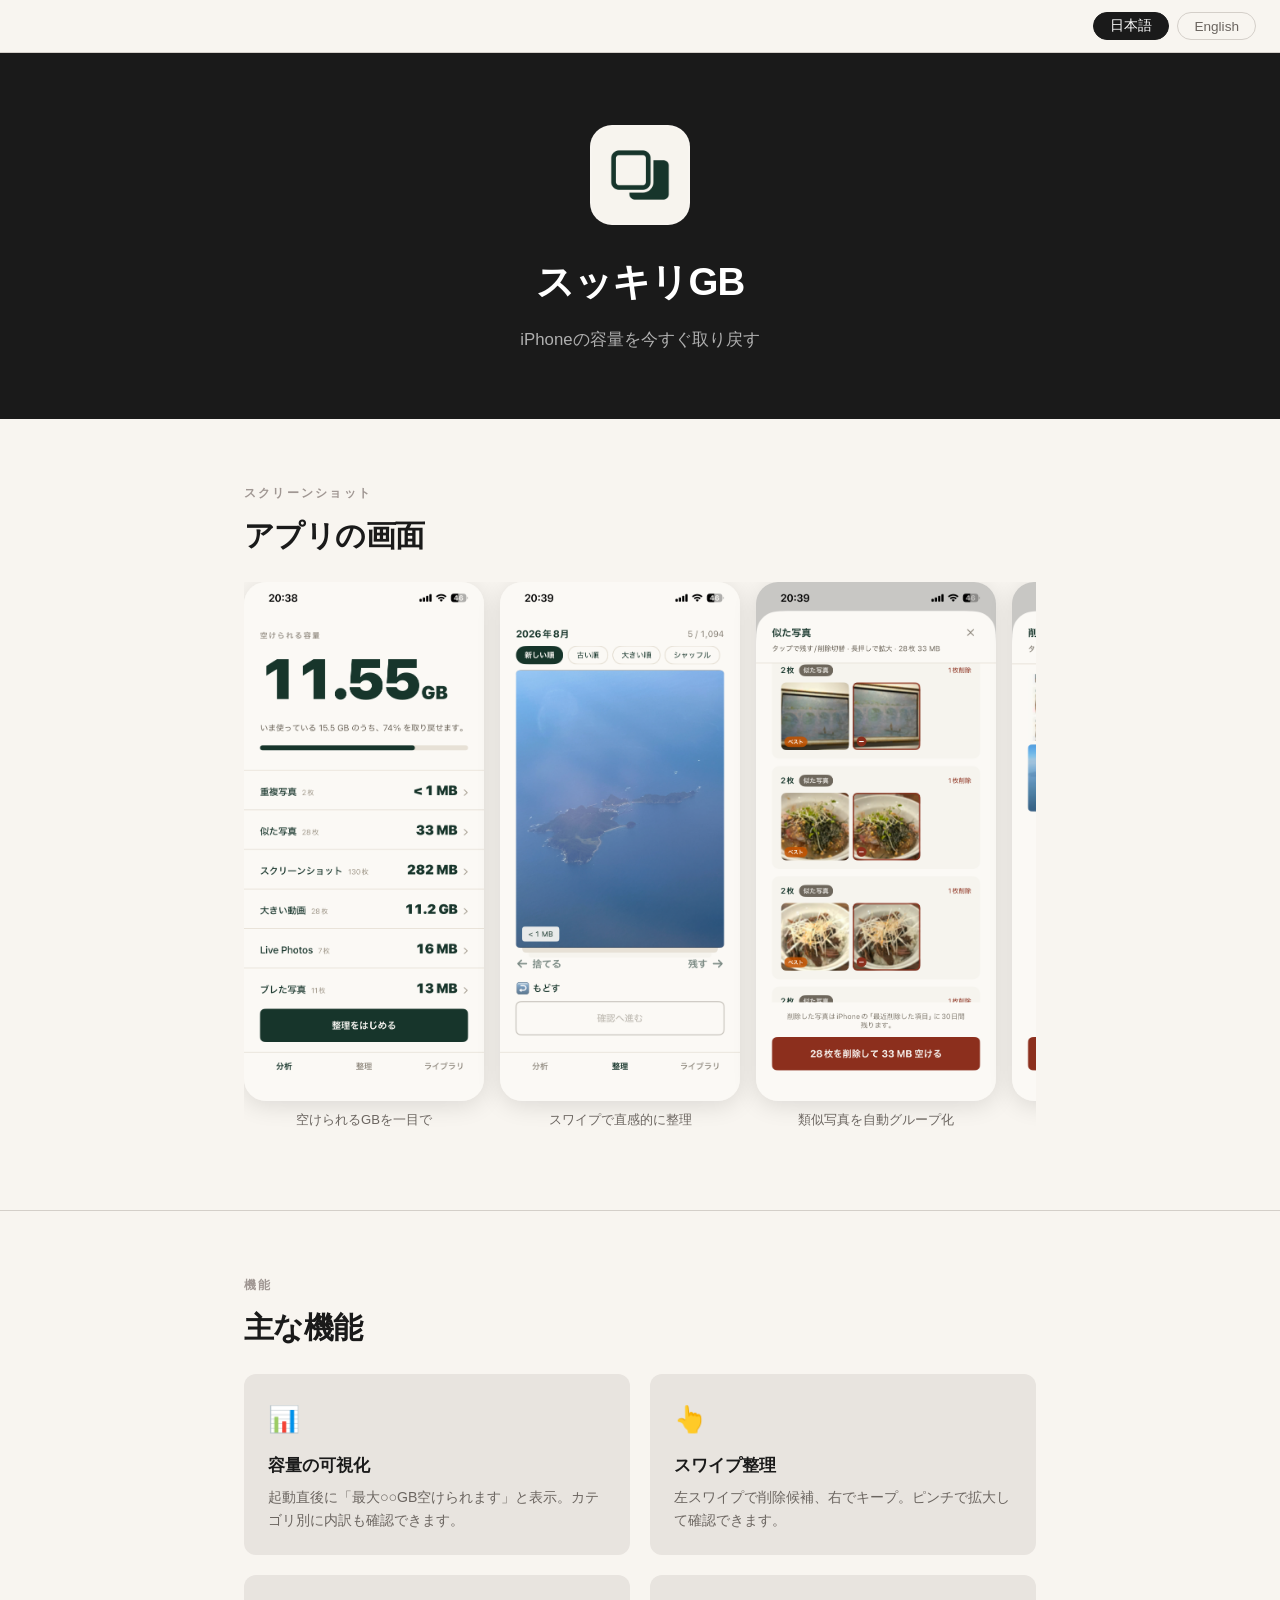
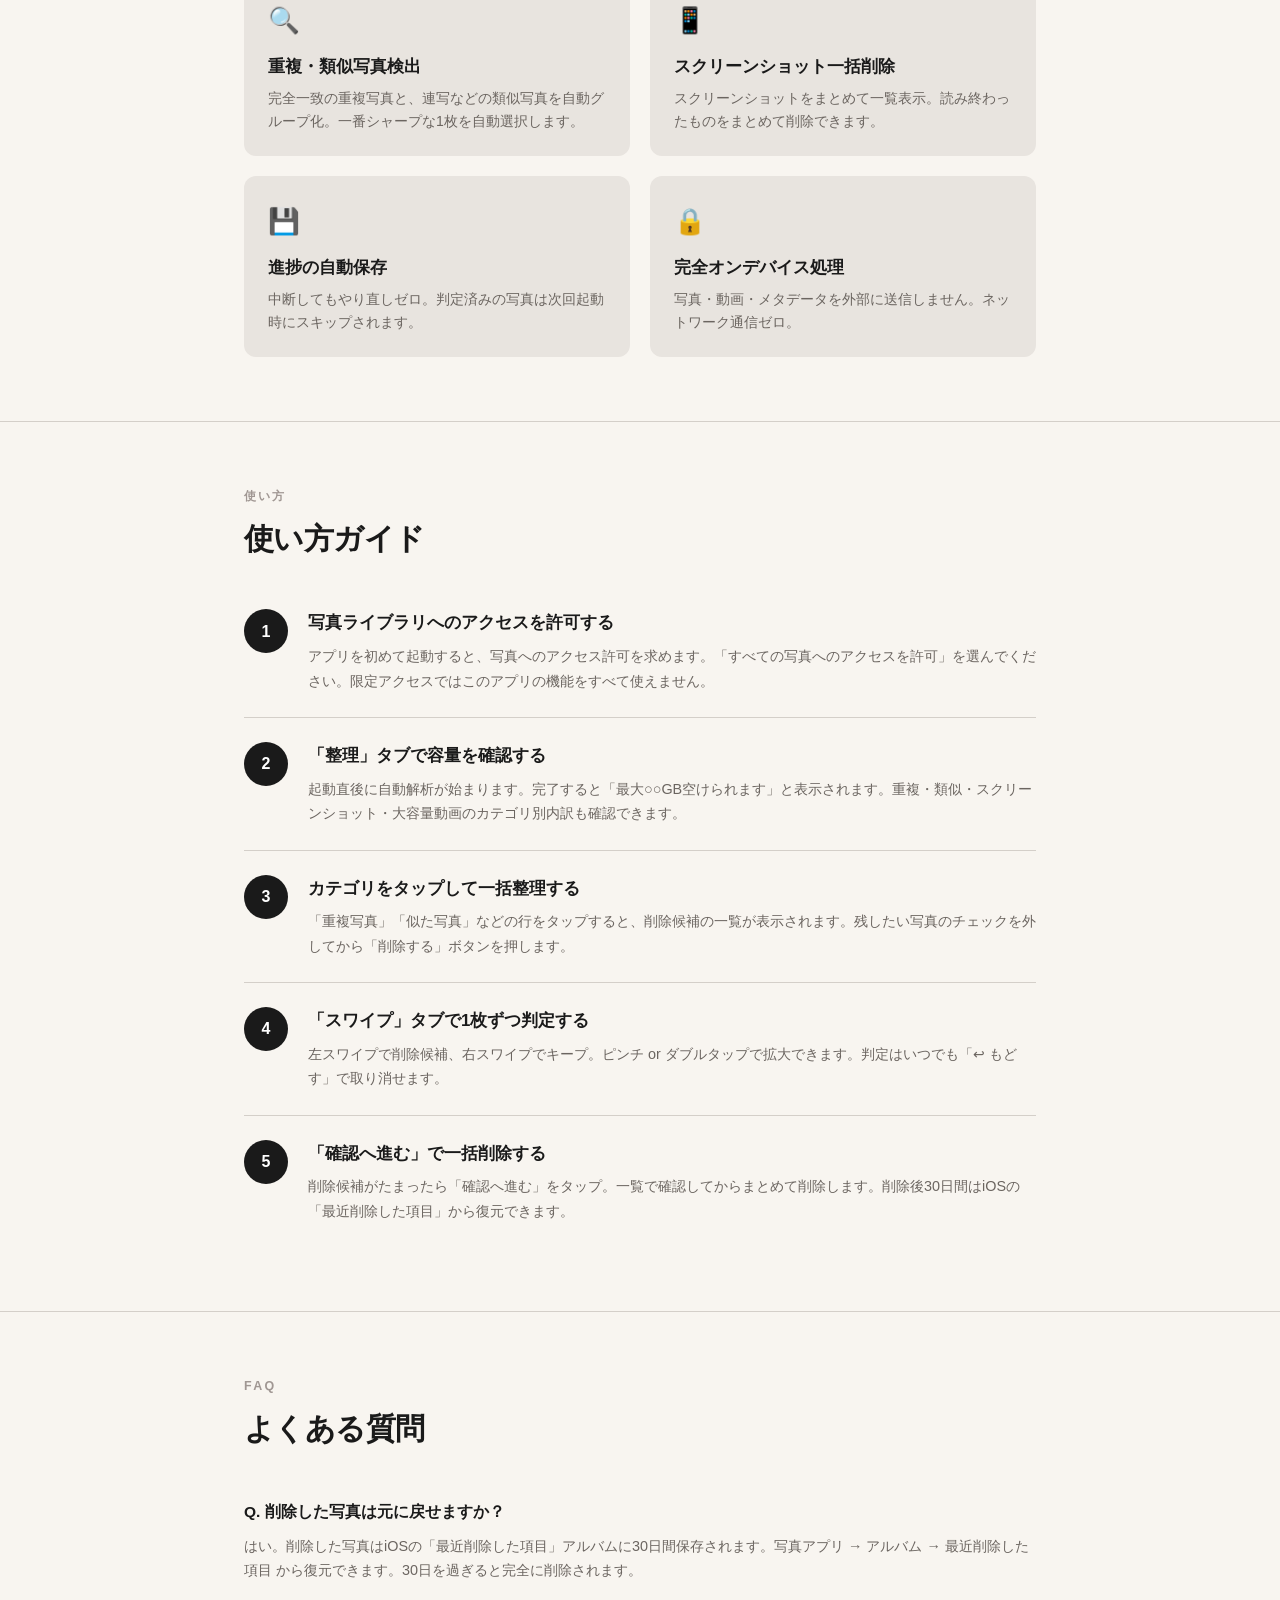
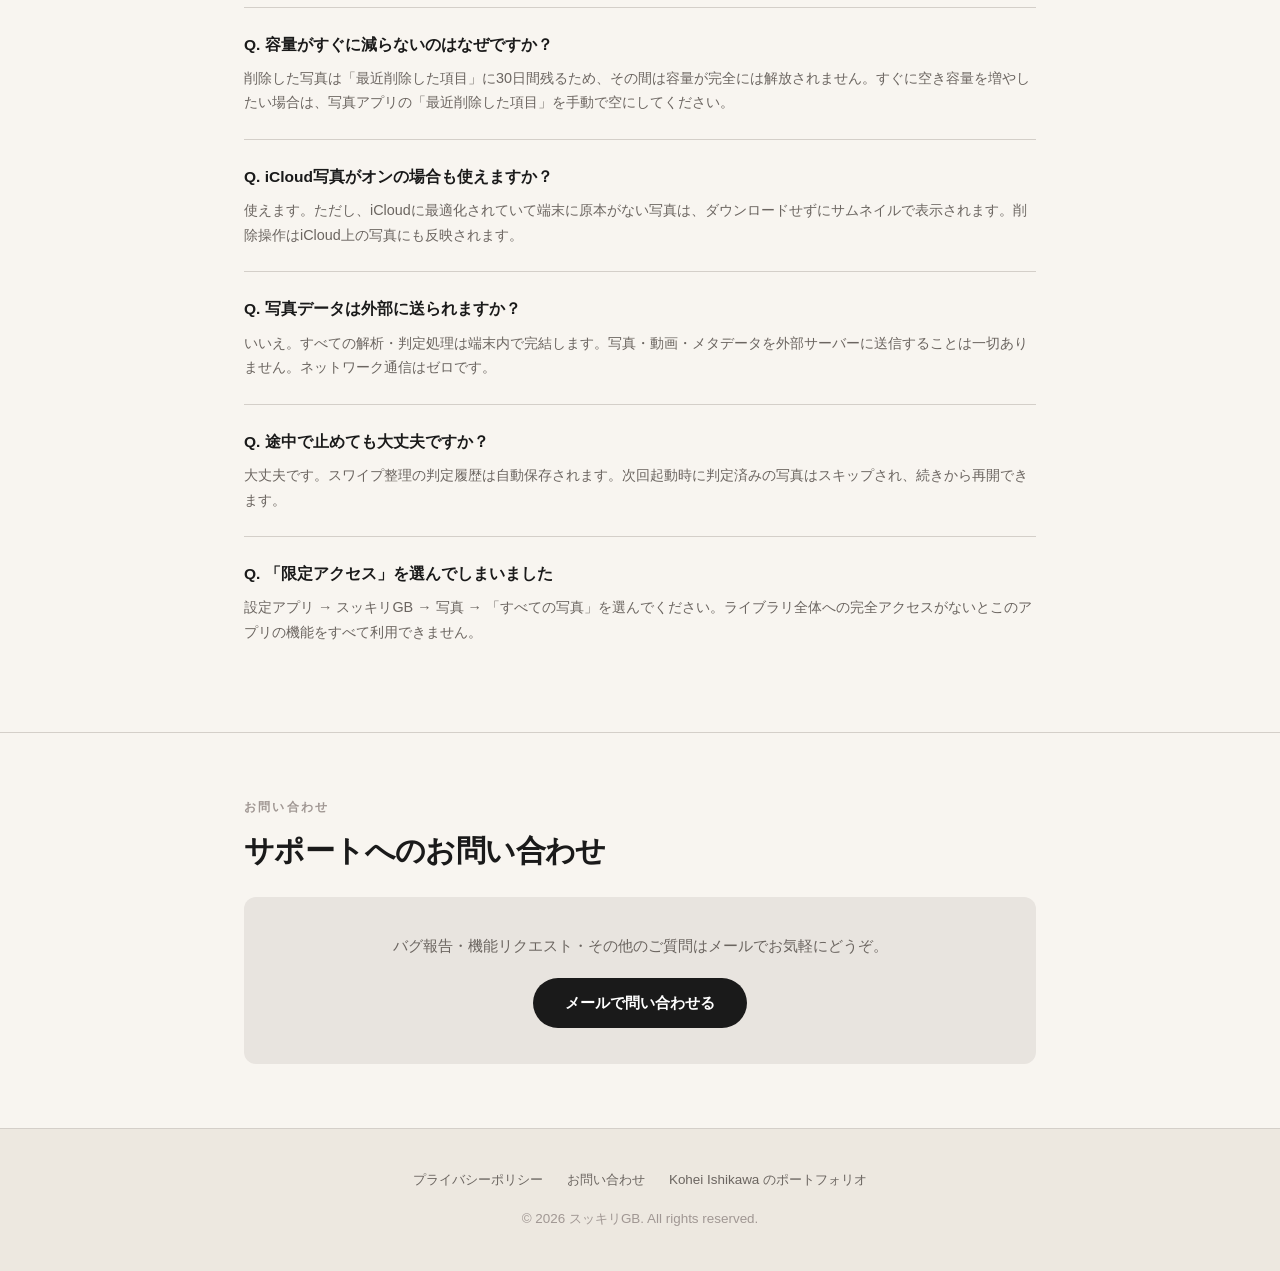
==== commit e4f630f5: "スクリーンショット全面更新：実機写真ベースの新デザインに変更 - 6枚→5枚に整理（ss04_confirm, ss05_privacy） - 実機スクリーンショット（2026年8月撮影）に差し替え " ====
--- a/index.html
+++ b/index.html
@@ -53,8 +53,8 @@
       <div class="screenshot-item">
         <img src="assets/screenshots/ss02_swipe.png" alt="スワイプ整理" loading="lazy">
         <p class="screenshot-caption">
-          <span data-lang="ja">スワイプで直感整理</span>
-          <span data-lang="en">Swipe to decide</span>
+          <span data-lang="ja">スワイプで直感的に整理</span>
+          <span data-lang="en">Swipe to keep or trash</span>
         </p>
       </div>
       <div class="screenshot-item">
@@ -65,21 +65,14 @@
         </p>
       </div>
       <div class="screenshot-item">
-        <img src="assets/screenshots/ss04_screenshots.png" alt="スクリーンショット削除" loading="lazy">
-        <p class="screenshot-caption">
-          <span data-lang="ja">スクショをまとめて削除</span>
-          <span data-lang="en">Bulk-delete screenshots</span>
-        </p>
-      </div>
-      <div class="screenshot-item">
-        <img src="assets/screenshots/ss05_zoom.png" alt="拡大確認" loading="lazy">
-        <p class="screenshot-caption">
-          <span data-lang="ja">削除前に拡大確認</span>
-          <span data-lang="en">Zoom before deleting</span>
-        </p>
-      </div>
-      <div class="screenshot-item">
-        <img src="assets/screenshots/ss06_privacy.png" alt="プライバシー" loading="lazy">
+        <img src="assets/screenshots/ss04_confirm.png" alt="削除確認" loading="lazy">
+        <p class="screenshot-caption">
+          <span data-lang="ja">削除前に1枚ずつ確認</span>
+          <span data-lang="en">Review before deleting</span>
+        </p>
+      </div>
+      <div class="screenshot-item">
+        <img src="assets/screenshots/ss05_privacy.png" alt="プライバシー" loading="lazy">
         <p class="screenshot-caption">
           <span data-lang="ja">完全オンデバイス処理</span>
           <span data-lang="en">100% on-device</span>
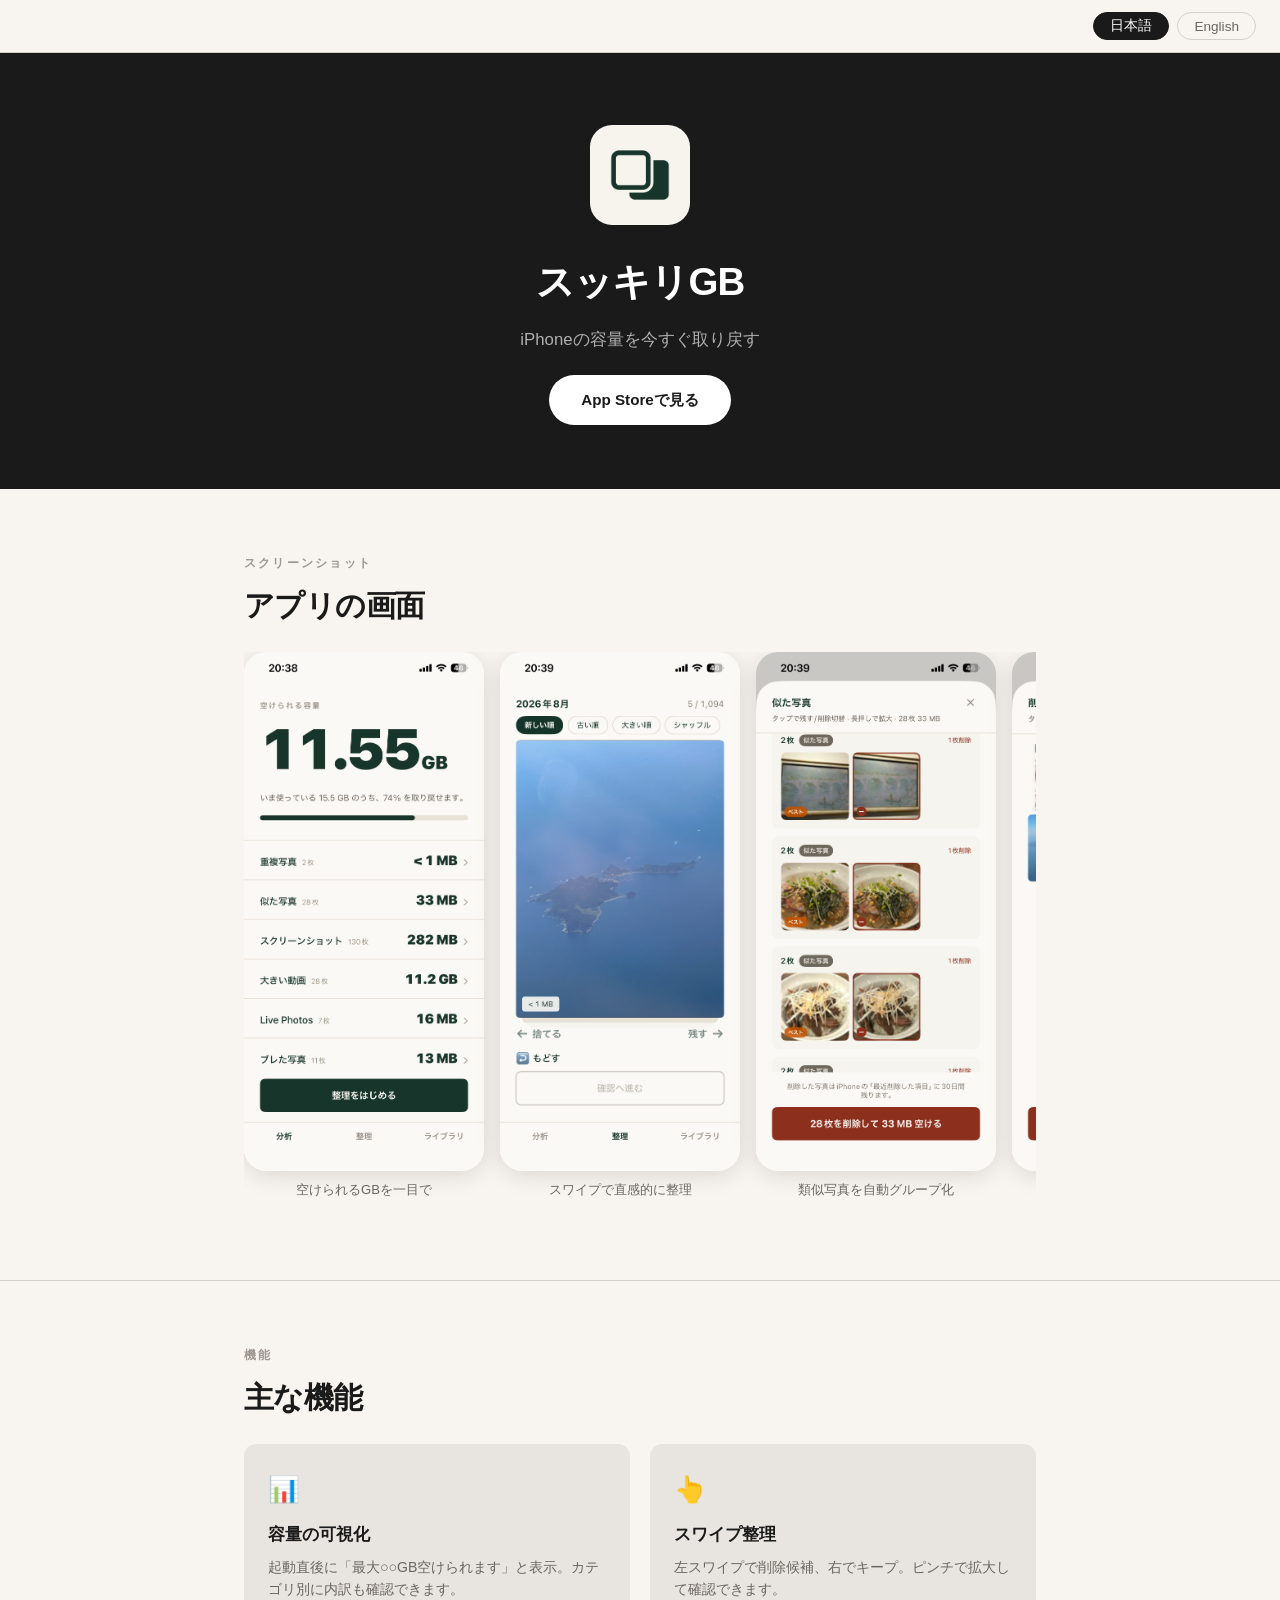
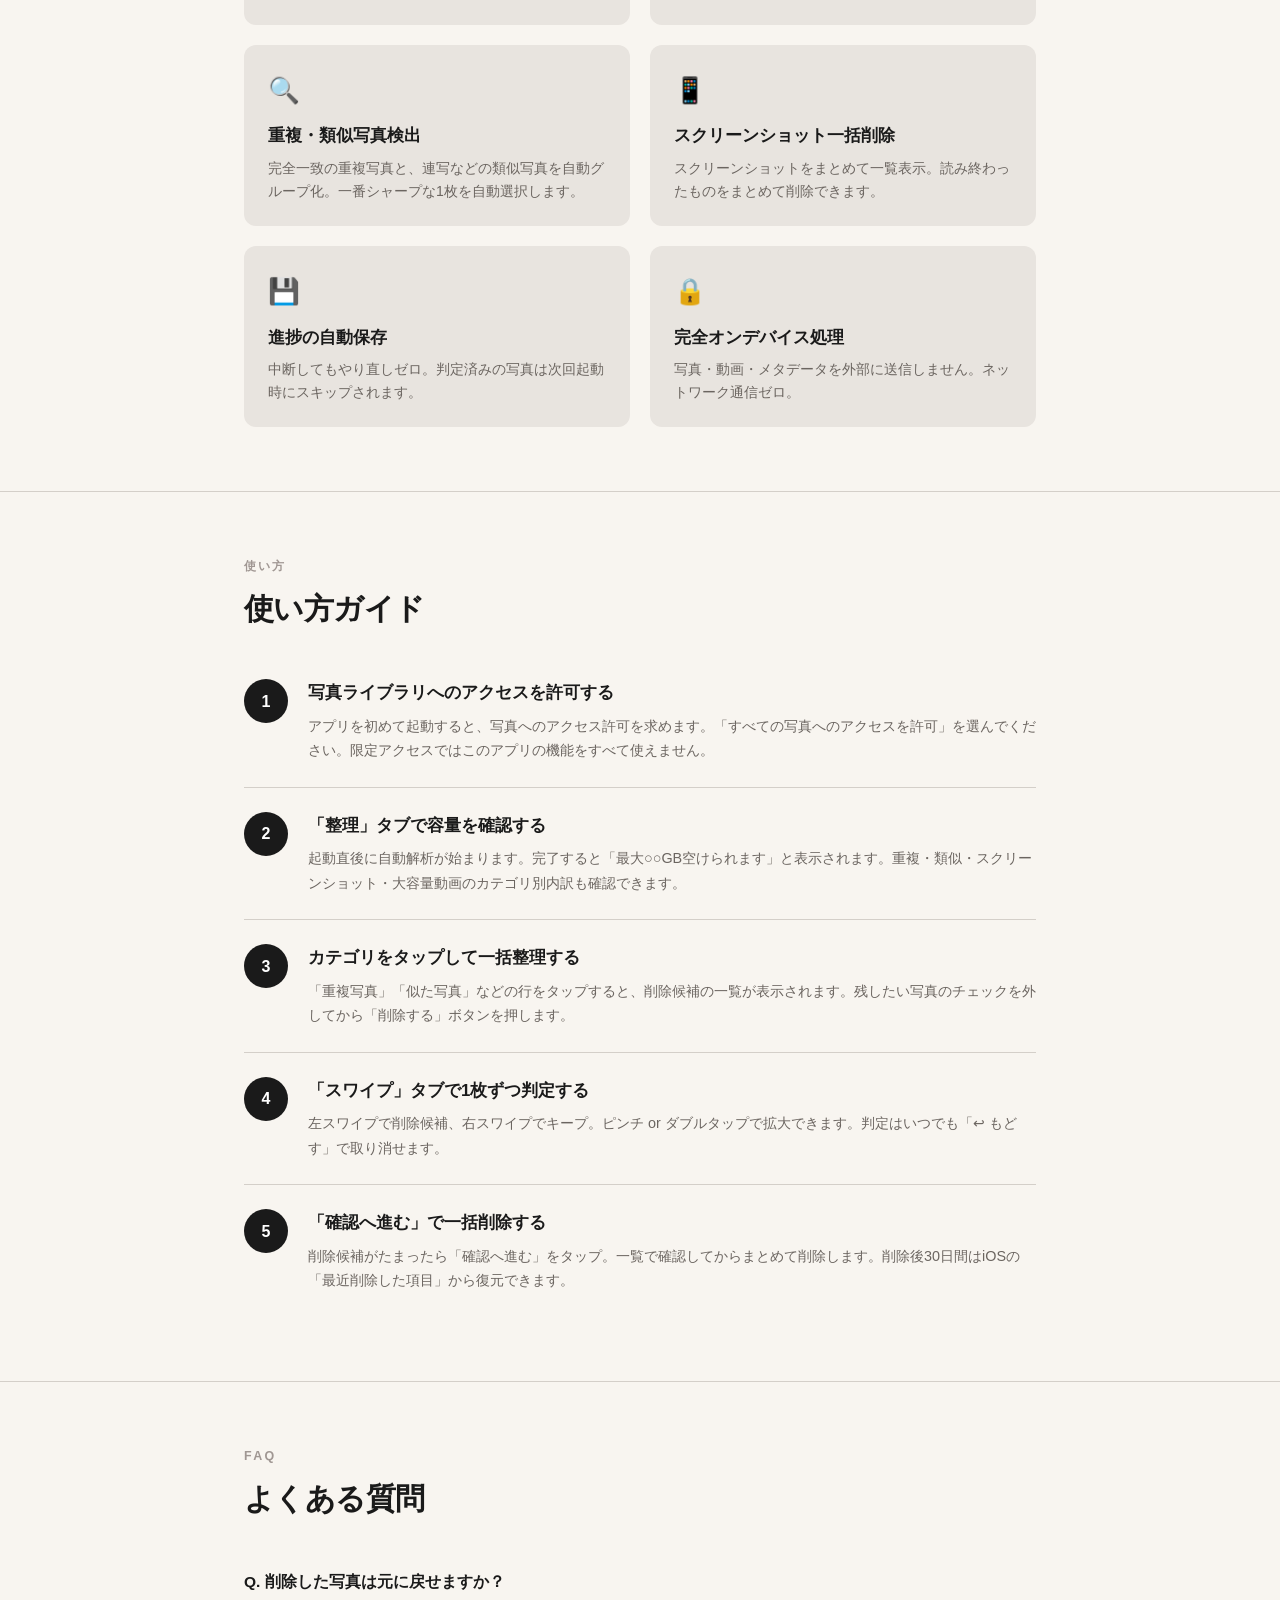
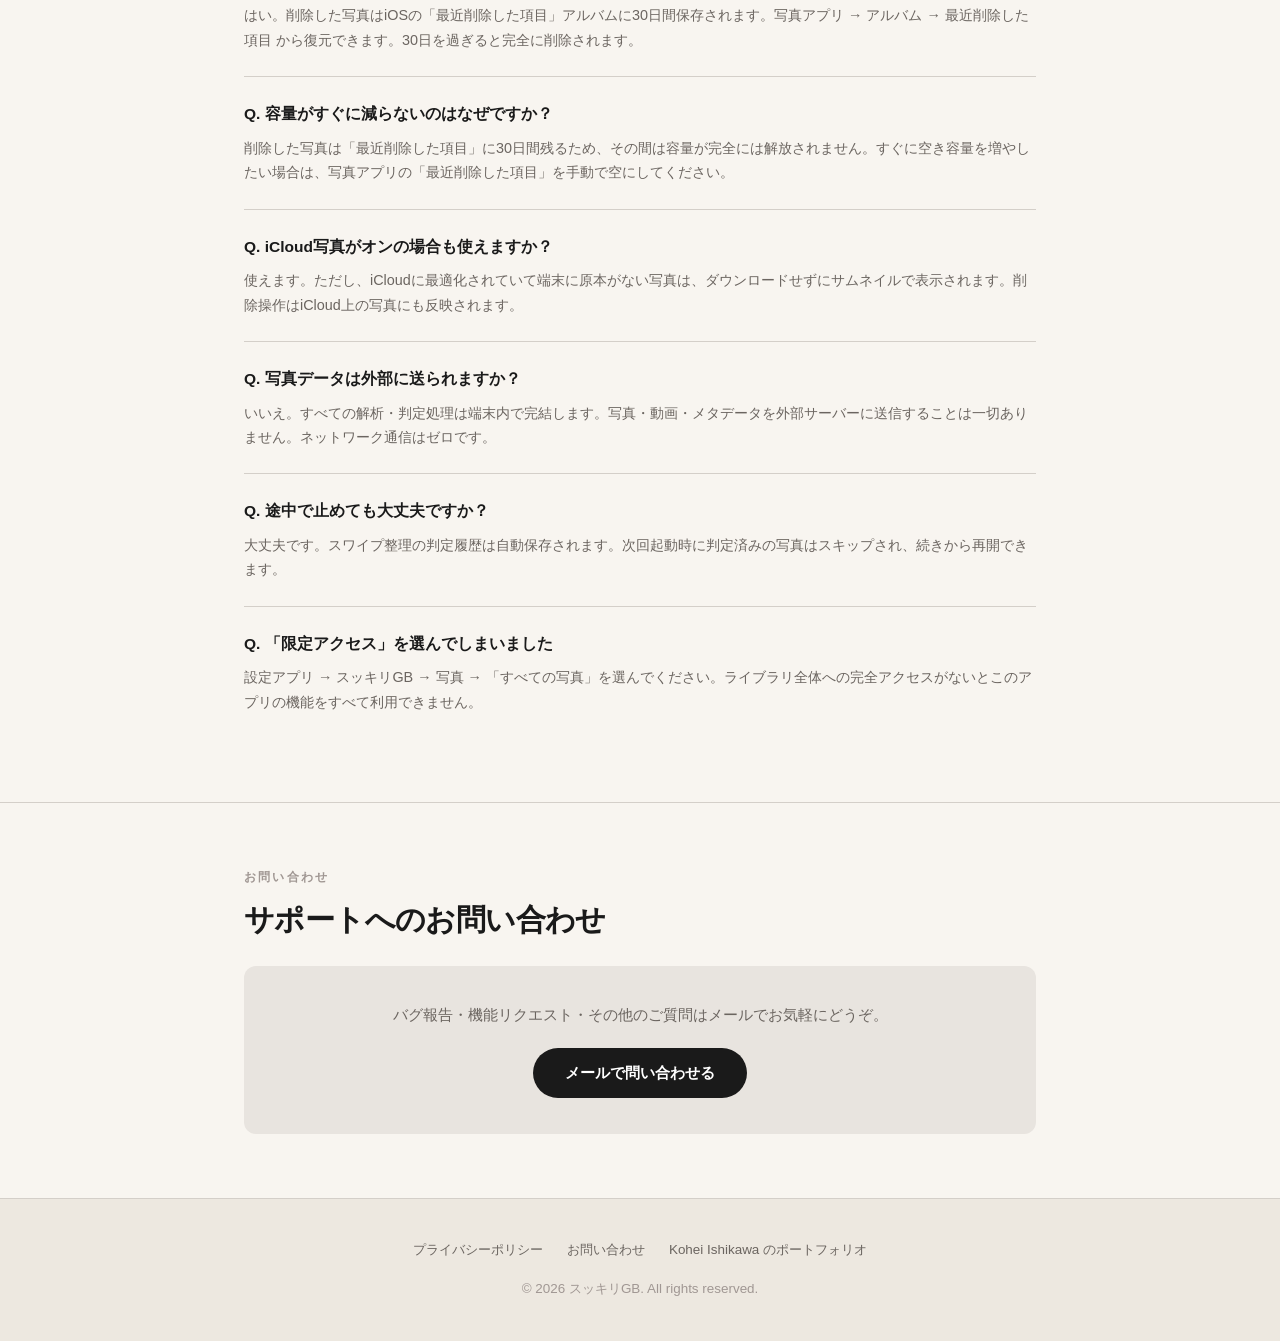
==== commit baa17938: "Add App Store link to hero Also adds a light .btn-hero variant since the existing dark .btn would ha" ====
--- a/index.html
+++ b/index.html
@@ -27,6 +27,12 @@
     <span data-lang="ja">iPhoneの容量を今すぐ取り戻す</span>
     <span data-lang="en">Free Up Your iPhone Storage — Right Now</span>
   </p>
+  <p style="margin-top:20px;">
+    <a class="btn-hero" href="https://apps.apple.com/jp/app/id6802024030">
+      <span data-lang="ja">App Storeで見る</span>
+      <span data-lang="en">View on the App Store</span>
+    </a>
+  </p>
 </header>
 
 <main>
@@ -44,35 +50,35 @@
     </h2>
     <div class="screenshots">
       <div class="screenshot-item">
-        <img src="assets/screenshots/ss01_dashboard.png" alt="ダッシュボード" loading="lazy">
+        <img class="ss-img" data-ja="assets/screenshots/ss01_dashboard.png" data-en="assets/screenshots/en_ss01_dashboard.png" src="assets/screenshots/ss01_dashboard.png" alt="ダッシュボード" loading="lazy">
         <p class="screenshot-caption">
           <span data-lang="ja">空けられるGBを一目で</span>
           <span data-lang="en">See reclaimable GBs instantly</span>
         </p>
       </div>
       <div class="screenshot-item">
-        <img src="assets/screenshots/ss02_swipe.png" alt="スワイプ整理" loading="lazy">
+        <img class="ss-img" data-ja="assets/screenshots/ss02_swipe.png" data-en="assets/screenshots/en_ss02_swipe.png" src="assets/screenshots/ss02_swipe.png" alt="スワイプ整理" loading="lazy">
         <p class="screenshot-caption">
           <span data-lang="ja">スワイプで直感的に整理</span>
           <span data-lang="en">Swipe to keep or trash</span>
         </p>
       </div>
       <div class="screenshot-item">
-        <img src="assets/screenshots/ss03_similar.png" alt="似た写真" loading="lazy">
+        <img class="ss-img" data-ja="assets/screenshots/ss03_similar.png" data-en="assets/screenshots/en_ss03_similar.png" src="assets/screenshots/ss03_similar.png" alt="似た写真" loading="lazy">
         <p class="screenshot-caption">
           <span data-lang="ja">類似写真を自動グループ化</span>
           <span data-lang="en">Auto-group similar photos</span>
         </p>
       </div>
       <div class="screenshot-item">
-        <img src="assets/screenshots/ss04_confirm.png" alt="削除確認" loading="lazy">
+        <img class="ss-img" data-ja="assets/screenshots/ss04_confirm.png" data-en="assets/screenshots/en_ss04_confirm.png" src="assets/screenshots/ss04_confirm.png" alt="削除確認" loading="lazy">
         <p class="screenshot-caption">
           <span data-lang="ja">削除前に1枚ずつ確認</span>
           <span data-lang="en">Review before deleting</span>
         </p>
       </div>
       <div class="screenshot-item">
-        <img src="assets/screenshots/ss05_privacy.png" alt="プライバシー" loading="lazy">
+        <img class="ss-img" data-ja="assets/screenshots/ss05_privacy.png" data-en="assets/screenshots/en_ss05_privacy.png" src="assets/screenshots/ss05_privacy.png" alt="プライバシー" loading="lazy">
         <p class="screenshot-caption">
           <span data-lang="ja">完全オンデバイス処理</span>
           <span data-lang="en">100% on-device</span>
@@ -228,7 +234,7 @@
     </h2>
     <div class="contact-box">
       <p><span data-lang="ja">バグ報告・機能リクエスト・その他のご質問はメールでお気軽にどうぞ。</span><span data-lang="en">Bug reports, feature requests, and general questions are welcome via email.</span></p>
-      <a class="btn" href="mailto:kouhei1@gmail.com">
+      <a class="btn" href="mailto:kouhei10@gmail.com">
         <span data-lang="ja">メールで問い合わせる</span>
         <span data-lang="en">Send an Email</span>
       </a>
@@ -244,7 +250,7 @@
       <span data-lang="ja">プライバシーポリシー</span>
       <span data-lang="en">Privacy Policy</span>
     </a>
-    <a href="mailto:kouhei1@gmail.com">
+    <a href="mailto:kouhei10@gmail.com">
       <span data-lang="ja">お問い合わせ</span>
       <span data-lang="en">Contact</span>
     </a>
@@ -264,6 +270,9 @@
   document.getElementById('btn-en').classList.toggle('active', lang === 'en');
   document.documentElement.lang = lang;
   localStorage.setItem('lang', lang);
+  document.querySelectorAll('img.ss-img').forEach(function(img) {
+    img.src = img.dataset[lang] || img.dataset.ja;
+  });
 }
 // Restore saved language preference
 const saved = localStorage.getItem('lang');
--- a/assets/css/style.css
+++ b/assets/css/style.css
@@ -241,6 +241,18 @@
   transition: opacity 0.15s;
 }
 .btn:hover { opacity: 0.8; }
+.btn-hero {
+  display: inline-block;
+  background: var(--white);
+  color: var(--ink);
+  padding: 12px 32px;
+  border-radius: 99px;
+  text-decoration: none;
+  font-weight: 700;
+  font-size: 0.95rem;
+  transition: opacity 0.15s;
+}
+.btn-hero:hover { opacity: 0.8; }
 
 /* ── Privacy specific ────────────────────────── */
 .policy-section { margin-bottom: 40px; }
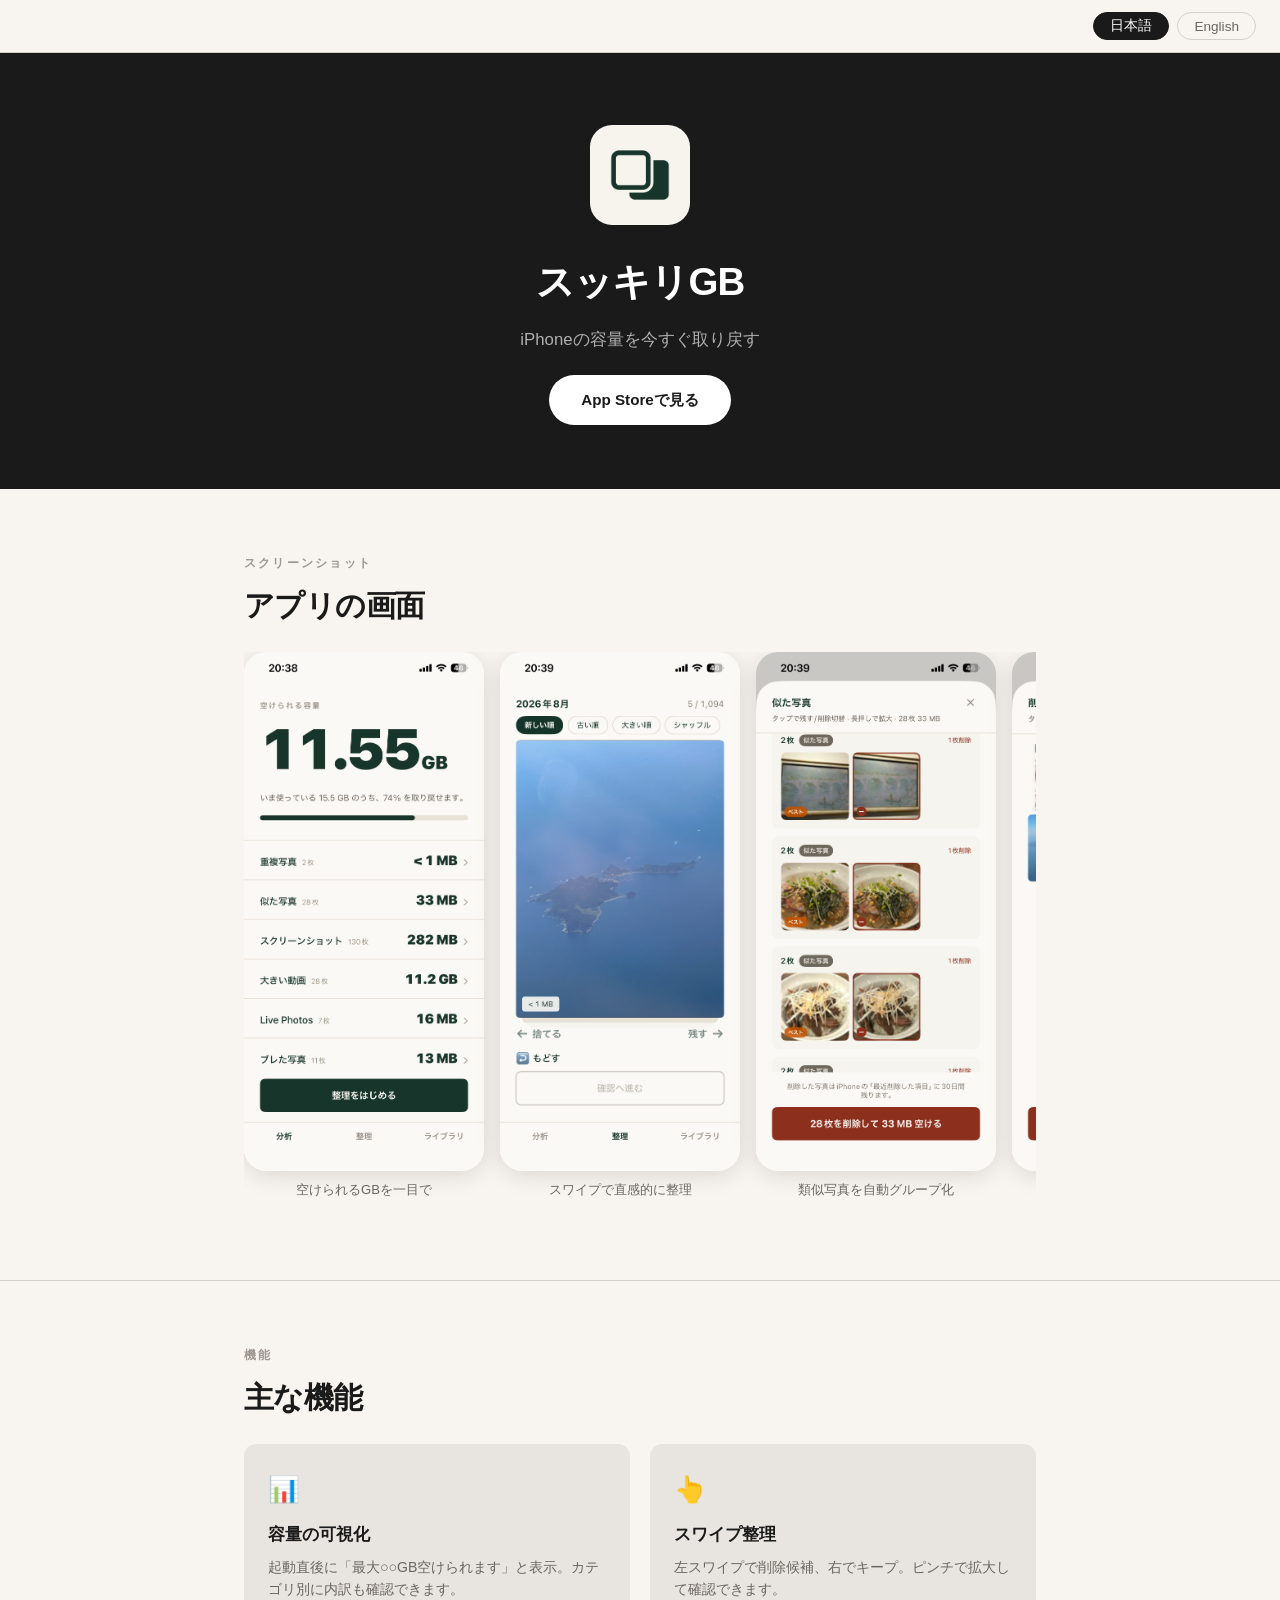
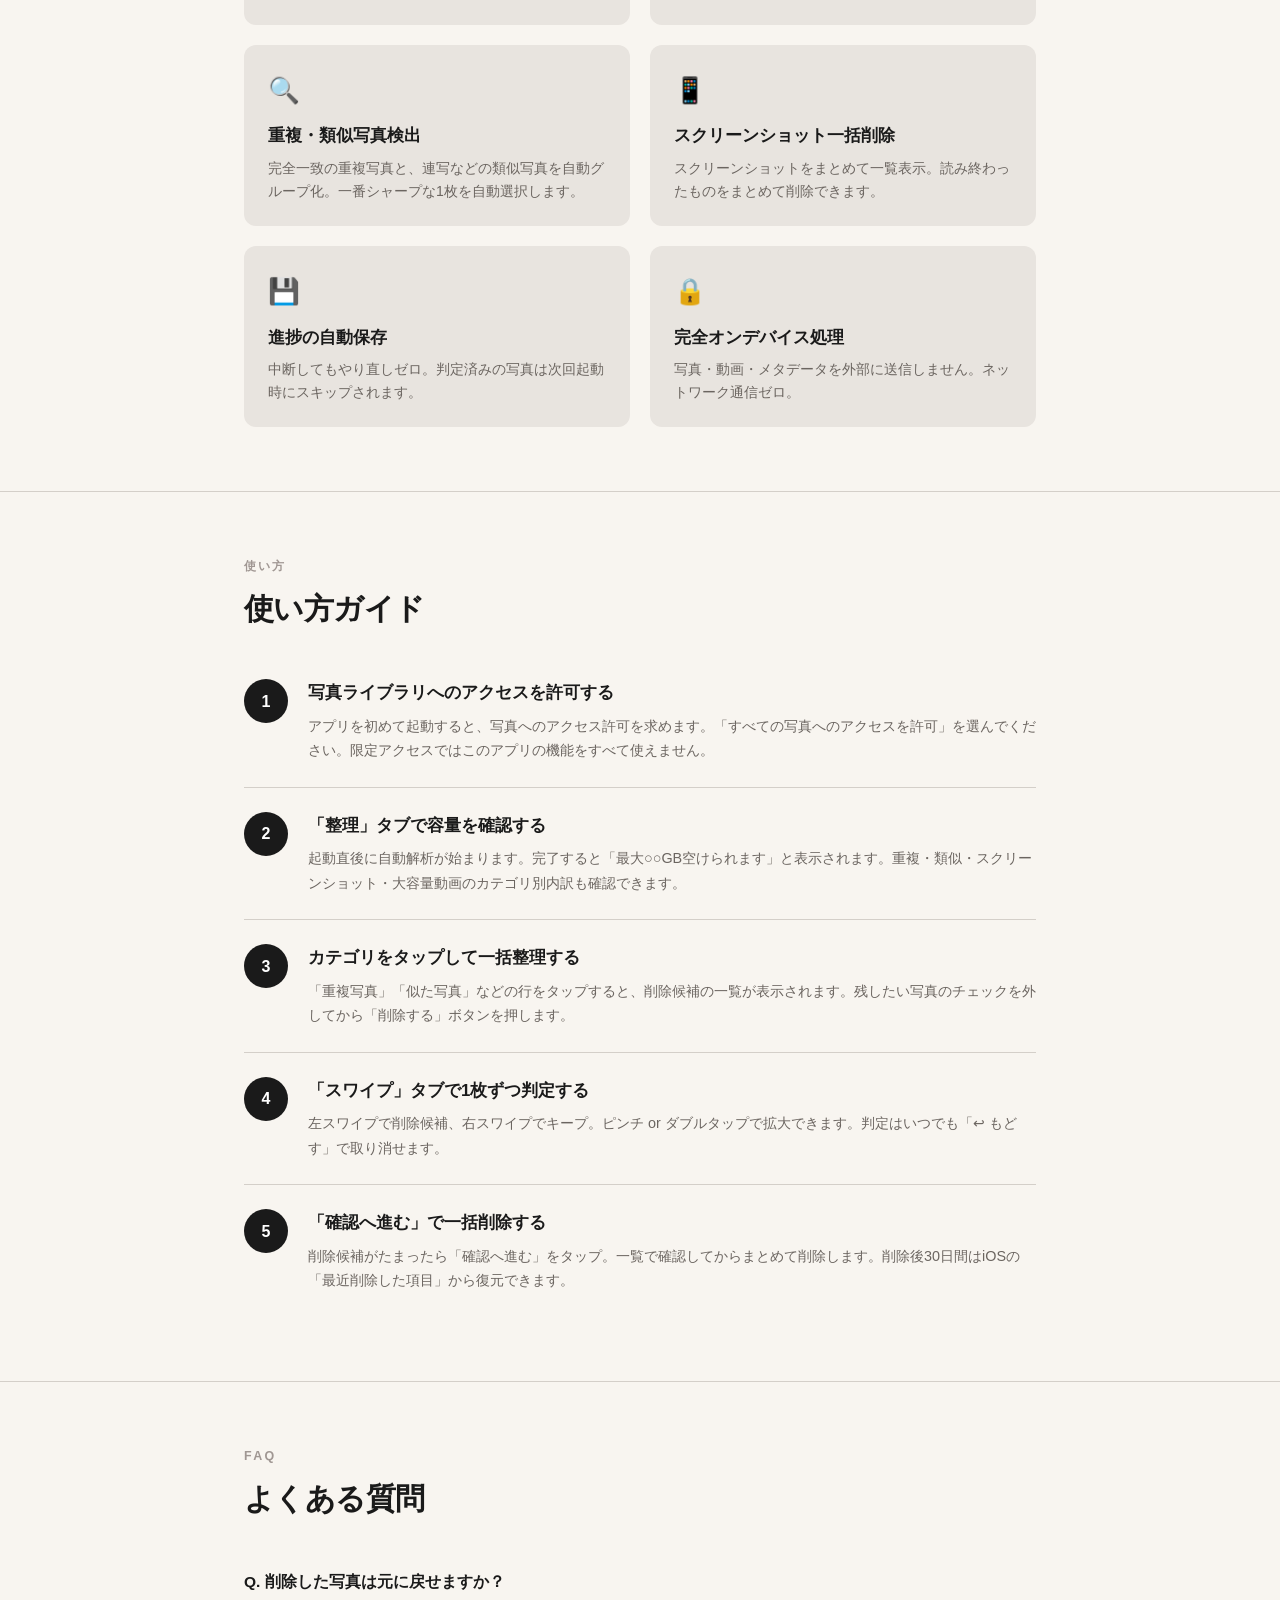
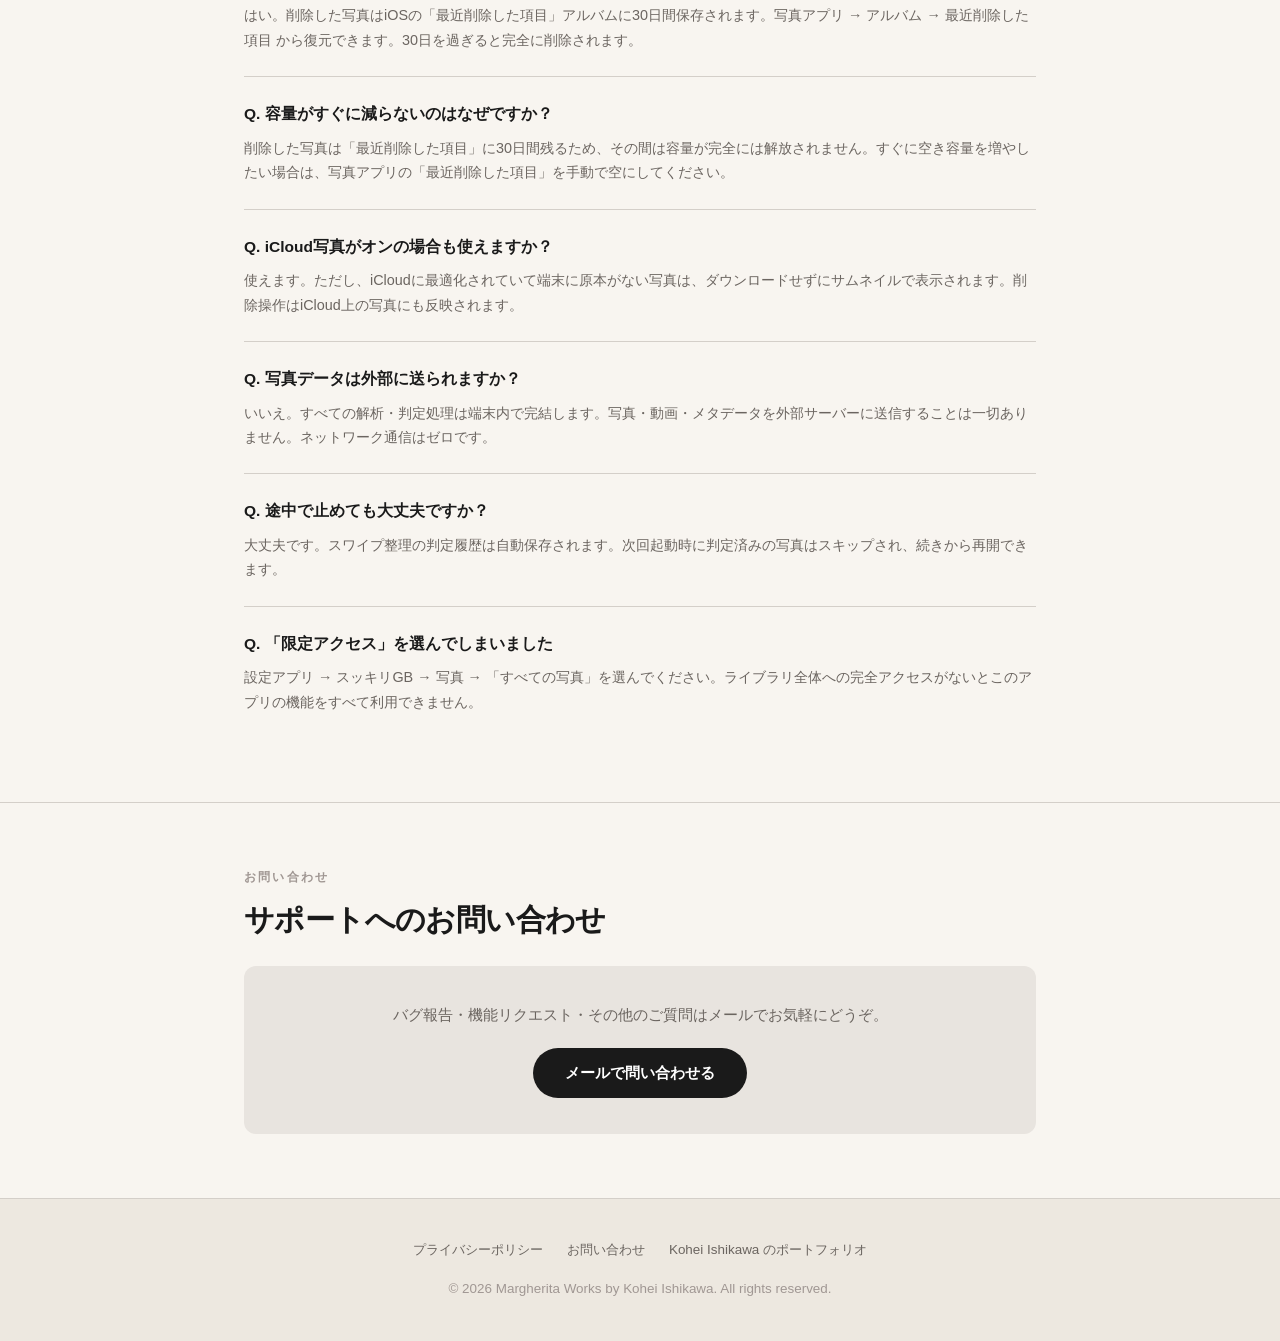
==== commit 6c1ee7d4: "Update copyright to Margherita Works by Kohei Ishikawa" ====
--- a/index.html
+++ b/index.html
@@ -234,7 +234,7 @@
     </h2>
     <div class="contact-box">
       <p><span data-lang="ja">バグ報告・機能リクエスト・その他のご質問はメールでお気軽にどうぞ。</span><span data-lang="en">Bug reports, feature requests, and general questions are welcome via email.</span></p>
-      <a class="btn" href="mailto:kouhei10@gmail.com">
+      <a class="btn" href="mailto:support@margheritaworks.com">
         <span data-lang="ja">メールで問い合わせる</span>
         <span data-lang="en">Send an Email</span>
       </a>
@@ -250,7 +250,7 @@
       <span data-lang="ja">プライバシーポリシー</span>
       <span data-lang="en">Privacy Policy</span>
     </a>
-    <a href="mailto:kouhei10@gmail.com">
+    <a href="mailto:support@margheritaworks.com">
       <span data-lang="ja">お問い合わせ</span>
       <span data-lang="en">Contact</span>
     </a>
@@ -258,8 +258,8 @@
     <a href="https://isitest1.github.io/portfolio-hub/en" data-lang="en">Kohei Ishikawa's Portfolio</a>
   </div>
   <p>
-    <span data-lang="ja">© 2026 スッキリGB. All rights reserved.</span>
-    <span data-lang="en">© 2026 PhotoSlim. All rights reserved.</span>
+    <span data-lang="ja">© 2026 Margherita Works by Kohei Ishikawa. All rights reserved.</span>
+    <span data-lang="en">© 2026 Margherita Works by Kohei Ishikawa. All rights reserved.</span>
   </p>
 </footer>
 
